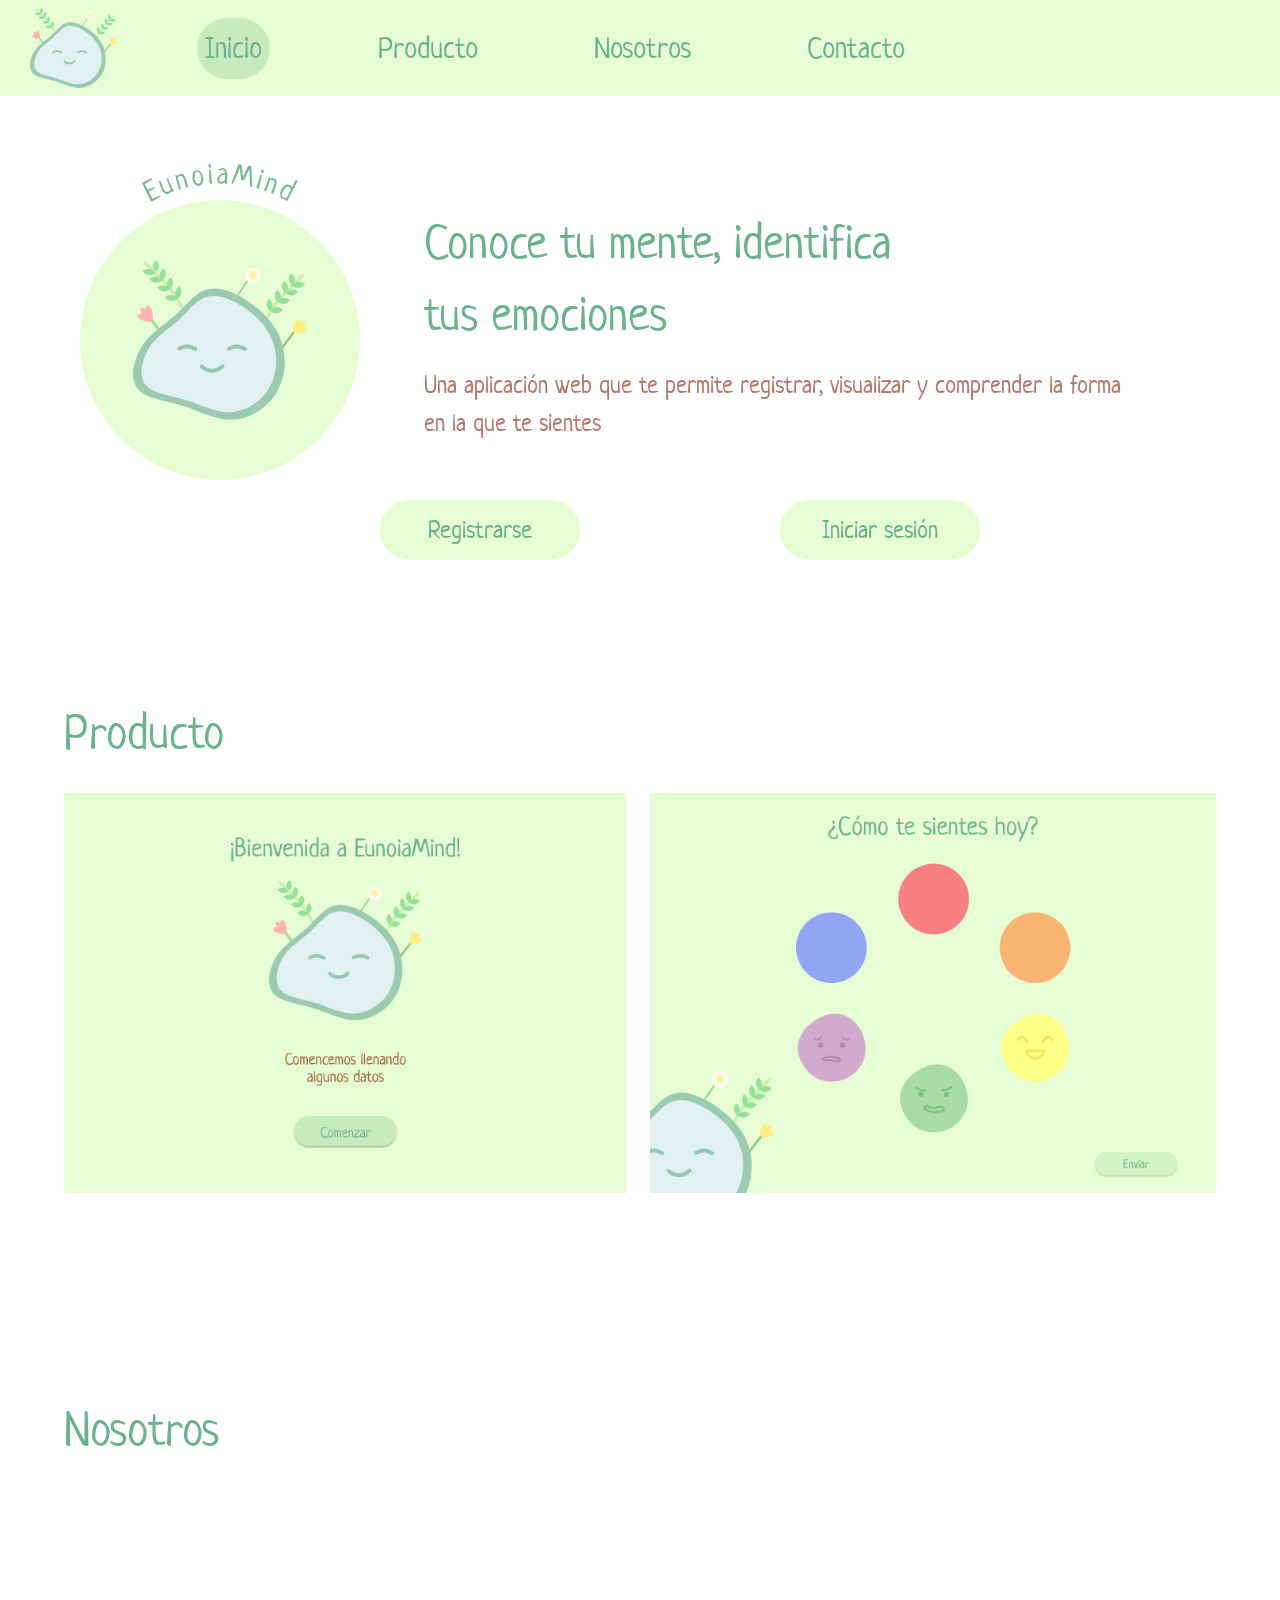
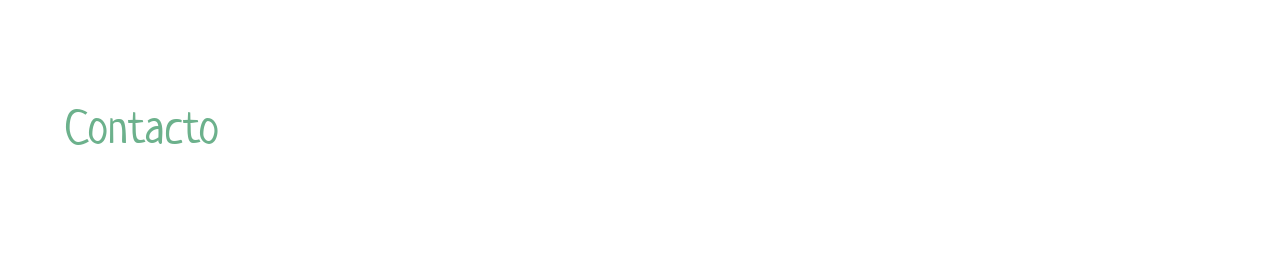
==== index.html @ 445c42a0 "Actualizado: Planta de index es responsiva" ====
<!DOCTYPE html>
<html lang="es">

<head>
    <meta charset="UTF-8">
    <meta http-equiv="X-UA-Compatible" content="IE=edge">
    <meta name="viewport" content="width=device-width, initial-scale=1.0">
    <title>EunoiaMind</title>
    <!-- Importamos CSS (hoja de estilos) -->
    <link rel="stylesheet" href="css/styles.css">
    <!-- Importamos Bootstrap -->
    <link href="https://cdn.jsdelivr.net/npm/bootstrap@5.2.3/dist/css/bootstrap.min.css" rel="stylesheet"
        integrity="sha384-rbsA2VBKQhggwzxH7pPCaAqO46MgnOM80zW1RWuH61DGLwZJEdK2Kadq2F9CUG65" crossorigin="anonymous">
    <!-- Importamos font -->
    <link href="https://fonts.googleapis.com/css2?family=Neucha&display=swap" rel="stylesheet">
    <!-- Favicon -->
    <link rel="icon" type="image/x-icon" href="assets/img/manchita.svg">
</head>

<body>
    <!-- Inicio del container padre -->
    <div class="container-fluid">
        <!-- Navbar -->
        <nav class="navbar navbar-expand-lg">
            <div class="container-fluid">
                <a href="index.html"><img src="assets/img/manchita.svg" class="navbar__logo"
                        alt="Logo de la aplicación"></a>
                <button class="navbar-toggler" type="button" data-bs-toggle="collapse"
                    data-bs-target="#navbarNavAltMarkup" aria-controls="navbarNavAltMarkup" aria-expanded="false"
                    aria-label="Toggle navigation">
                    <span class="navbar-toggler-icon"></span>
                </button>
                <div class="collapse navbar-collapse" id="navbarNavAltMarkup">
                    <ul class="navbar-nav">
                        <li class="nav-item">
                            <a class="nav-link active" aria-current="page" href="#">Inicio</a>
                        </li>
                        <li class="nav-item">
                            <a class="nav-link" href="#producto">Producto</a>
                        </li>
                        <li class="nav-item">
                            <a class="nav-link" href="#nosotros">Nosotros</a>
                        </li>
                        <li class="nav-item">
                            <a class="nav-link" href="#contacto">Contacto</a>
                        </li>
                    </ul>
                </div>
            </div>
        </nav>
        <div class="flex-container">
            <img src="assets/img/hanging-plant1.svg" class="img__hangingPlant hidden-mobile">
        </div>
        <!-- Título (oculto) -->
        <br>
        <h1>EunoiaMind</h1>
        <br>
        <!-- Header -->
        <header class="header">
            <div class="header__div__logo">
                <a><img src="assets/img/logo.svg" class="header__logo" alt="Logo de la app"></a>
            </div>

            <div class="header__div__texts">
                <p class="header__eslogan">
                    Conoce tu mente,
                    identifica tus emociones
                </p>
                <p class="header__desc">Una aplicación web que te permite registrar, visualizar y comprender la forma
                    en la que te sientes</p>
            </div>

            <div class="header__buttons">
                <a href="register.html"><button type="button" class="btn header__btn">Registrarse</button></a>
                <a href="login.html"><button type="button" class="btn header__btn">Iniciar sesión</button></a>
            </div>
        </header>

        <!-- Producto -->
        <section class="section" id="producto">
            <h2 class="section__h2">Producto</h2>
            <br>
            <div class="section__div">
                <img src="assets/img/placeholder1.png" class="section__div__img" alt="Foto de la app">
                <img src="assets/img/placeholder2.png" class="section__div__img" alt="Foto de la app">
            </div>
        </section>

        <!-- Nosotros -->
        <section class="section" id="nosotros">
            <h2 class="section__h2">Nosotros</h2>
            <br>
        </section>

        <!-- Contacto -->
        <section class="section" id="contacto">
            <h2 class="section__h2">Contacto</h2>
            <br>
        </section>
    </div>
    <!-- Fin del container padre -->

    <!-- Bootstrap (NO ELIMINAR) -->
    <script src="https://cdn.jsdelivr.net/npm/bootstrap@5.2.3/dist/js/bootstrap.bundle.min.js"
        integrity="sha384-kenU1KFdBIe4zVF0s0G1M5b4hcpxyD9F7jL+jjXkk+Q2h455rYXK/7HAuoJl+0I4"
        crossorigin="anonymous"></script>
</body>

</html>
---- css/styles.css ----
@charset "UTF-8";
/* ---------- Declaración de variables ---------- */
/* --------------------------------------------- */
/* ---------- Selectores ---------- */
* {
  font-family: "Neucha";
}

body div.container-fluid {
  margin: 0px;
  padding: 0px;
}

/* --------------------------------------------- */
/* ---------- Navbar ---------- */
.navbar {
  background-color: #E6FDD3;
  font-size: 30px;
}
.navbar__logo {
  height: 80px;
  margin-left: 30px;
}
.navbar-nav {
  justify-content: center;
  gap: 2em;
  margin-left: 2em;
}

.nav-item .nav-link {
  color: #6CB18C;
  margin-left: 20px;
  margin-right: 20px;
}
.nav-item a.nav-link.active, .nav-item:hover {
  color: #6CB18C;
  background-color: #C8EAC1;
  border-radius: 40px;
}

/* --------------------------------------------- */
/* ---------- Headings ---------- */
h1 {
  display: none;
}

/* ------------------------------- */
.flex-container {
  display: flex;
  justify-content: flex-end;
}
.flex-container .img__hangingPlant {
  position: absolute;
  margin-right: 80px;
}

@media (max-width: 1350px) {
  .hidden-mobile {
    display: none;
  }
}
/* ---------- Header ---------- */
.header {
  margin-top: 20px;
  margin-left: 80px;
}
.header__div__logo {
  display: inline-block;
  margin-right: 40px;
}
.header__div__texts {
  display: inline-block;
  width: 800px;
  vertical-align: middle;
  margin-left: 20px;
  margin-top: 20px;
}
.header__eslogan {
  font-size: 48px;
  color: #6CB18C;
  width: 470px;
}
.header__desc {
  font-size: 25px;
  color: #B17B6C;
  width: 700px;
}
.header__buttons {
  display: flex;
  justify-content: center;
  gap: 200px;
  margin-top: 20px;
}

.btn.header__btn {
  background-color: #E6FDD3;
  width: 200px;
  height: 60px;
  border-radius: 40px;
  color: #6CB18C;
  font-size: 25px;
}
.btn.header__btn:hover {
  background-color: #C8EAC1;
  color: #6CB18C;
}

/* --------------------------------------------- */
/* ---------- Section ---------- */
.section {
  padding: 4em;
  margin-top: 5em;
}
.section__h2 {
  color: #6CB18C;
  font-size: 48px;
}
.section__div {
  display: flex;
  justify-content: space-between;
}
.section__div__img {
  height: 400px;
}

/* --------------------------------------------- */

/*# sourceMappingURL=styles.css.map */
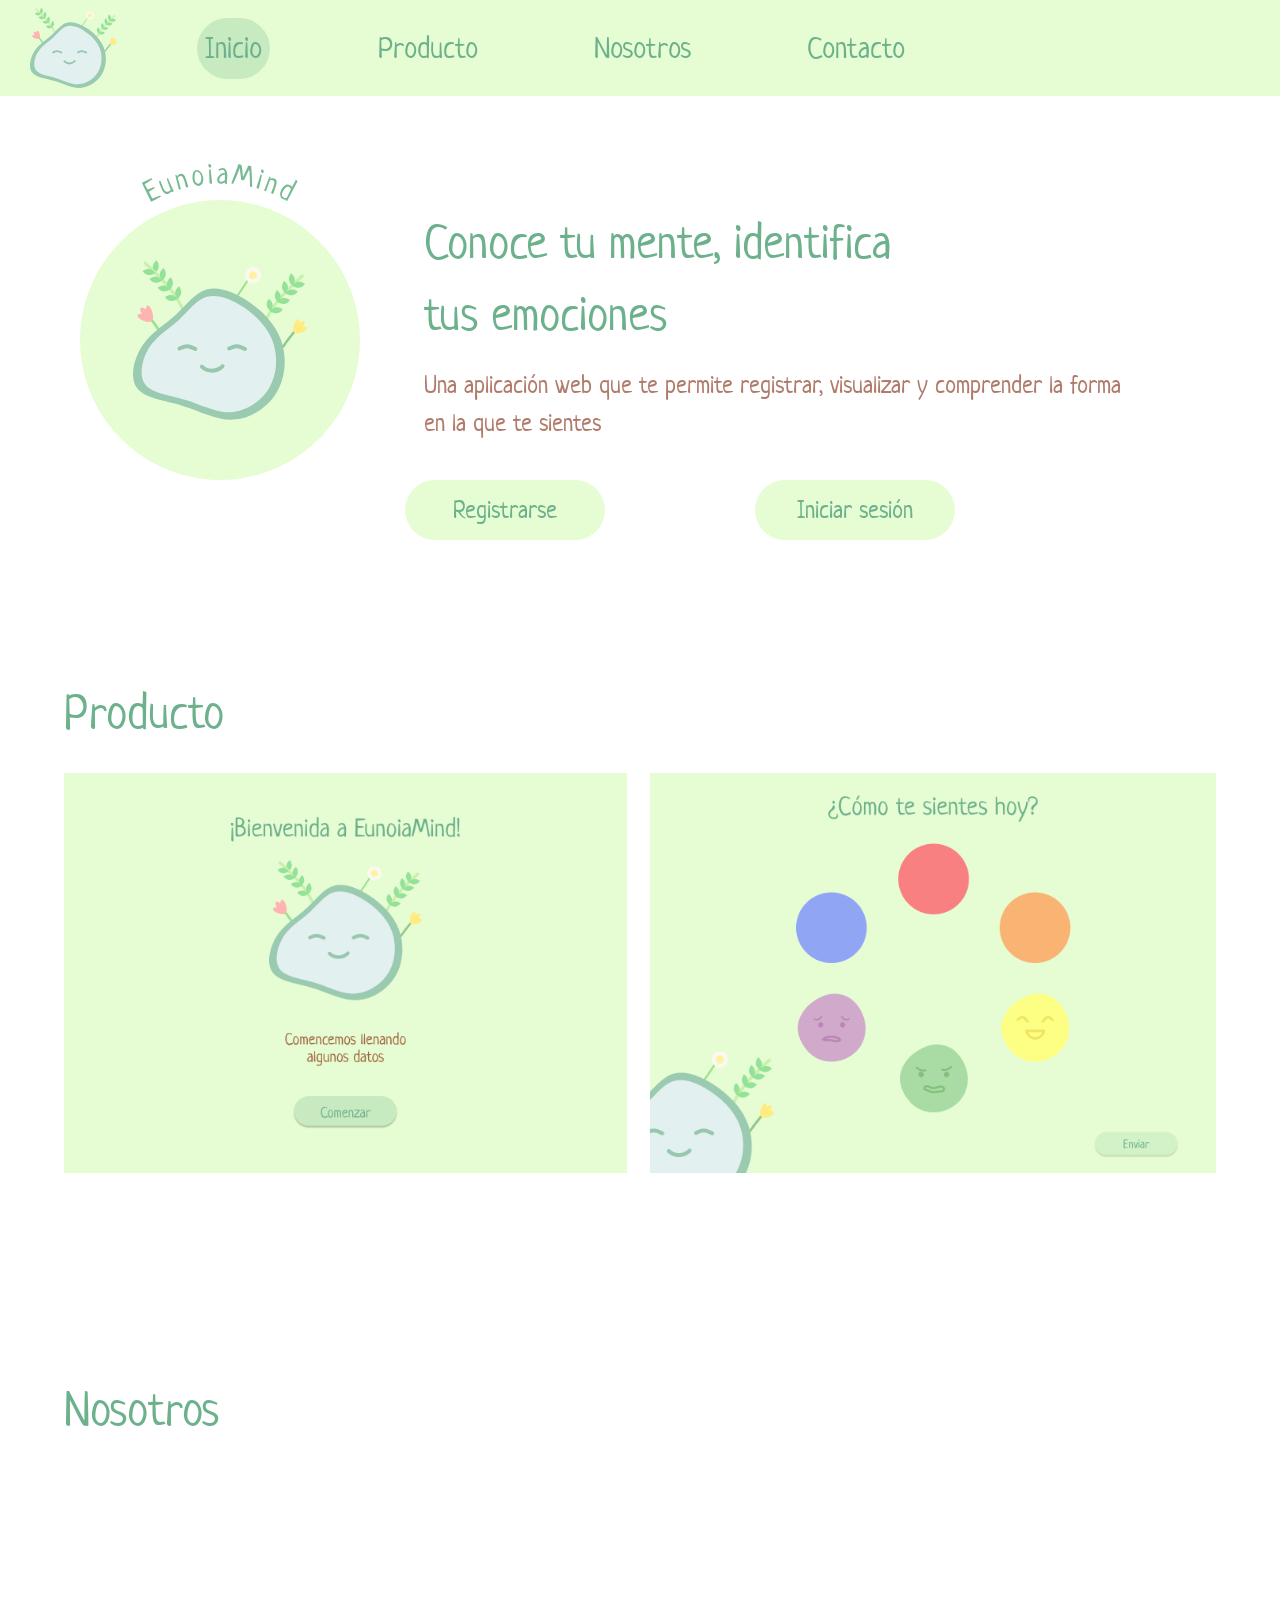
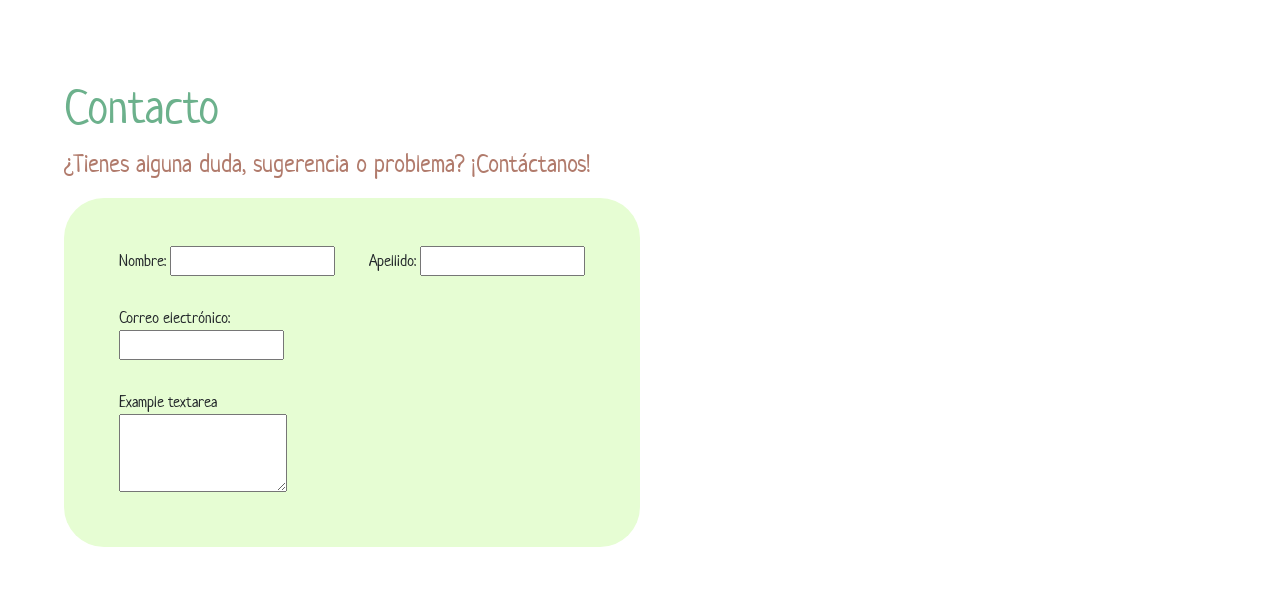
==== commit a1f9bf68: "Modificando: Form de contacto en index.html" ====
--- a/index.html
+++ b/index.html
@@ -95,8 +95,40 @@
         <!-- Contacto -->
         <section class="section" id="contacto">
             <h2 class="section__h2">Contacto</h2>
-            <br>
+            <p class="section__p">¿Tienes alguna duda, sugerencia o problema? ¡Contáctanos!</p>
+
+            <form class="section__form">
+                <div class="section__form__fullname">
+                    <div class="section__form__fullname__f-name">
+                        <label for="f-name">Nombre:</label>
+                        <input type="text" id="f-name" name="f-name">
+                    </div>
+                    <div class="section__form__fullname__l-name">
+                        <label for="l-name">Apellido:</label>
+                        <input type="text" id="l-name" name="l-name">
+                    </div>
+                </div>
+
+                <div class="section__form__email">
+                    <label for="email">Correo electrónico:</label>
+                    <br>
+                    <input type="email" id="email">
+                </div>
+
+                <div class="section__form__texto">
+                    <label for="textolibre">Example textarea</label>
+                    <br>
+                    <textarea id="textolibre" rows="3"></textarea>
+                </div>
+
+            </form>
+
         </section>
+
+        <!-- Footer -->
+        <footer>
+
+        </footer>
     </div>
     <!-- Fin del container padre -->
 
--- a/css/styles.css
+++ b/css/styles.css
@@ -51,7 +51,7 @@
 }
 .flex-container .img__hangingPlant {
   position: absolute;
-  margin-right: 80px;
+  margin-right: 40px;
 }
 
 @media (max-width: 1350px) {
@@ -88,8 +88,7 @@
 .header__buttons {
   display: flex;
   justify-content: center;
-  gap: 200px;
-  margin-top: 20px;
+  gap: 150px;
 }
 
 .btn.header__btn {
@@ -122,6 +121,35 @@
 .section__div__img {
   height: 400px;
 }
+.section__p {
+  font-size: 25px;
+  color: #B17B6C;
+}
+.section__form {
+  display: grid;
+  justify-content: center;
+  background-color: #E6FDD3;
+  border-radius: 40px;
+  padding: 3em;
+  width: 50%;
+}
+.section__form__fullname {
+  margin-bottom: 30px;
+}
+.section__form__fullname__f-name {
+  display: inline-block;
+}
+.section__form__fullname__l-name {
+  display: inline-block;
+  margin-left: 30px;
+}
+.section__form__email {
+  display: block;
+  margin-bottom: 30px;
+}
+.section__form__texto {
+  display: block;
+}
 
 /* --------------------------------------------- */
 
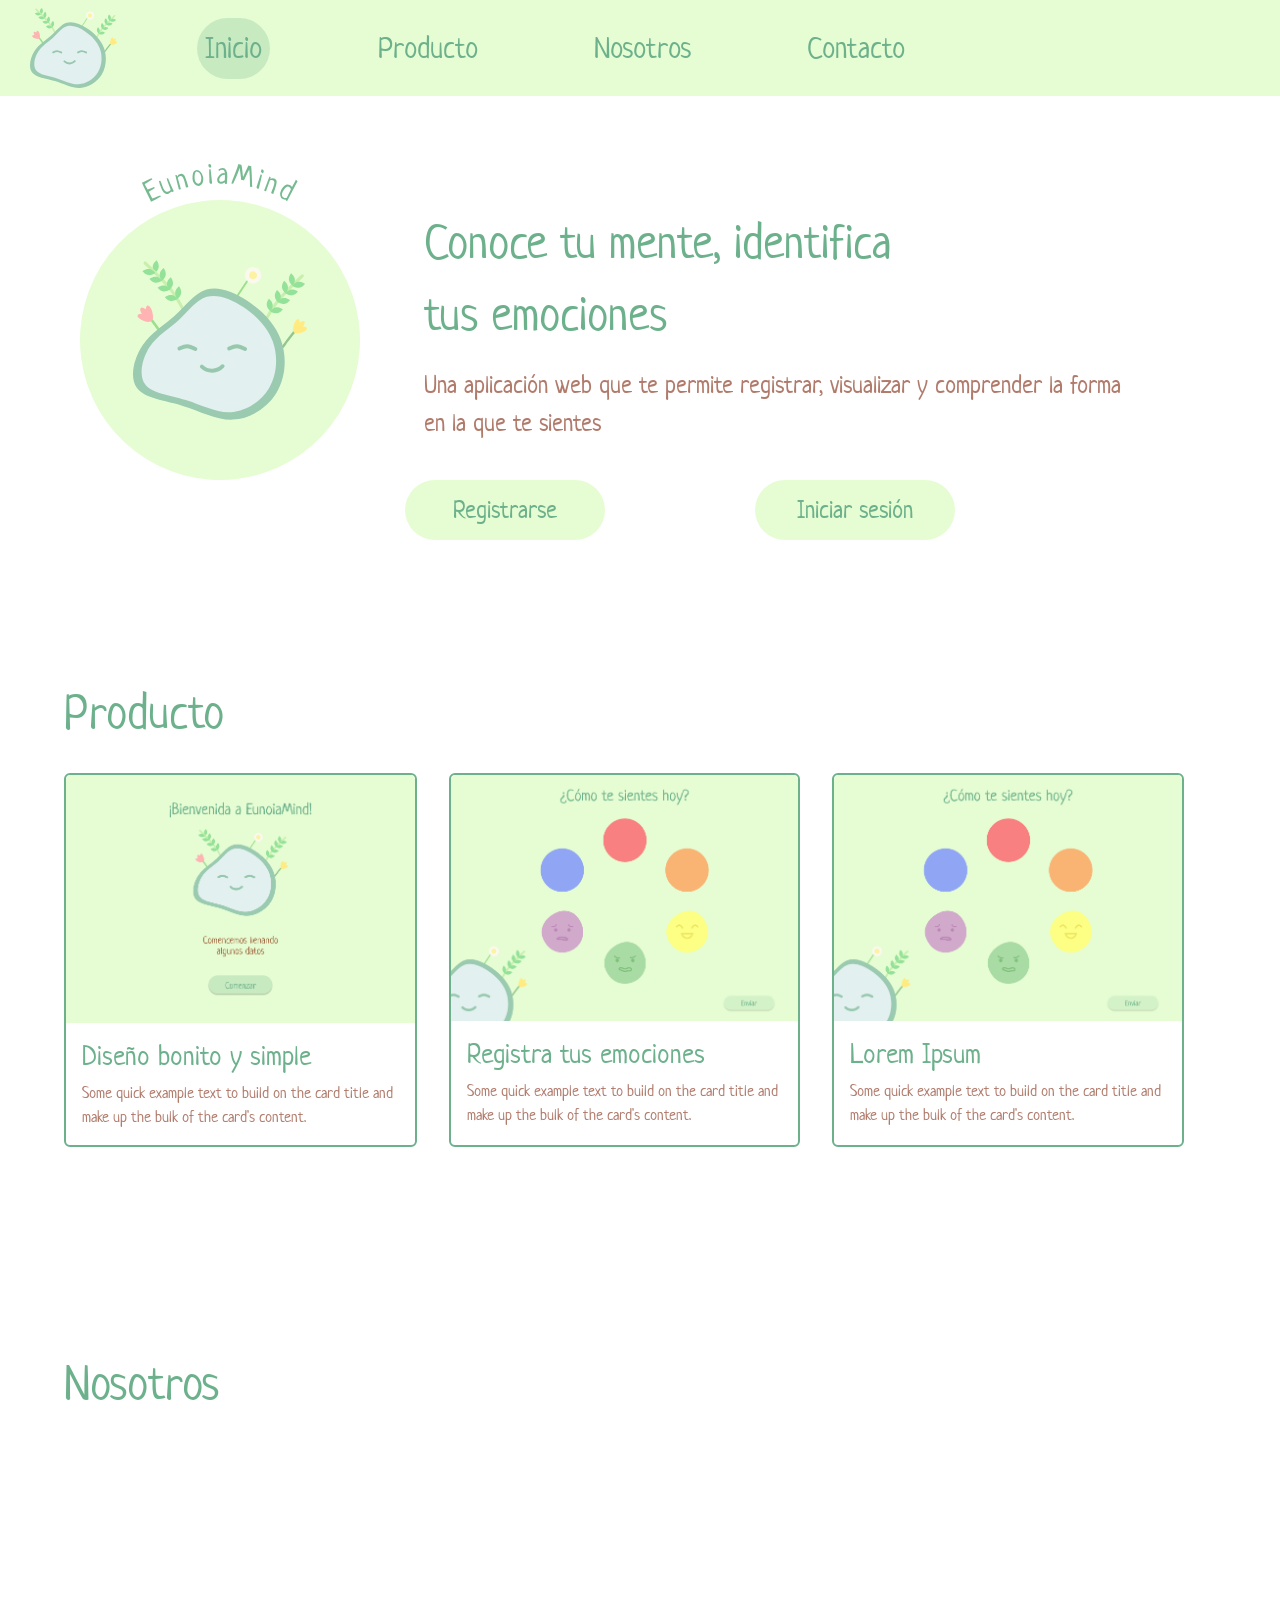
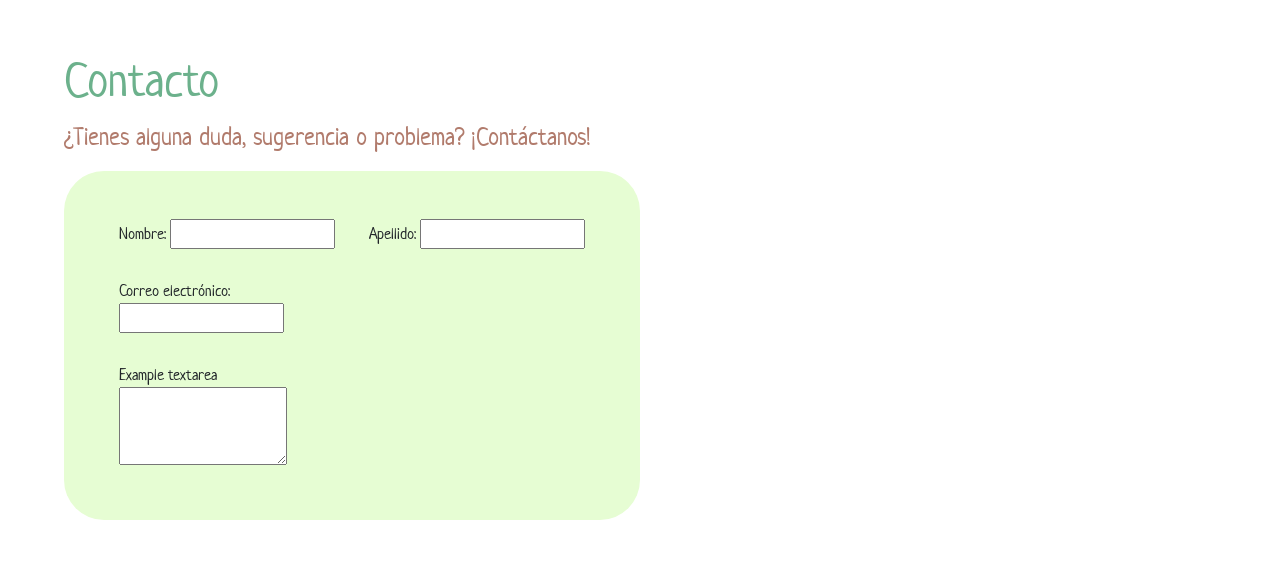
==== commit 25b67ba8: "Modificando: Tarjetas sobre app en index.html" ====
--- a/index.html
+++ b/index.html
@@ -80,9 +80,37 @@
         <section class="section" id="producto">
             <h2 class="section__h2">Producto</h2>
             <br>
-            <div class="section__div">
-                <img src="assets/img/placeholder1.png" class="section__div__img" alt="Foto de la app">
-                <img src="assets/img/placeholder2.png" class="section__div__img" alt="Foto de la app">
+            <div class="section__div__cards">
+                <div class="card">
+                    <img src="assets/img/placeholder1.png" class="card-img-top" alt="...">
+                    <div class="card-body">
+                        <h3 class="card-title">Diseño bonito y simple</h3>
+                        <p class="card-text">Some quick example text to build on the card title and make up the bulk of
+                            the card's content.</p>
+                    </div>
+                </div>
+
+                <div class="card">
+                    <img src="assets/img/placeholder2.png" class="card-img-top" alt="...">
+                    <div class="card-body">
+                        <h3 class="card-title">Registra tus emociones</h3>
+                        <p class="card-text">Some quick example text to build on the card title and make up the bulk
+                            of
+                            the card's content.</p>
+                    </div>
+                </div>
+
+                <div class="card">
+                    <img src="assets/img/placeholder2.png" class="card-img-top" alt="...">
+                    <div class="card-body">
+                        <h3 class="card-title">Lorem Ipsum</h3>
+                        <p class="card-text">Some quick example text to build on the card title and make up the bulk
+                            of
+                            the card's content.</p>
+                    </div>
+                </div>
+
+
             </div>
         </section>
 
--- a/css/styles.css
+++ b/css/styles.css
@@ -109,6 +109,7 @@
 .section {
   padding: 4em;
   margin-top: 5em;
+  /* ---------- Contacto ---------- */
 }
 .section__h2 {
   color: #6CB18C;
@@ -117,9 +118,25 @@
 .section__div {
   display: flex;
   justify-content: space-between;
+  /* ---------- Cards | Producto ---------- */
 }
 .section__div__img {
   height: 400px;
+}
+.section__div__cards {
+  display: flex;
+}
+.section__div__cards .card {
+  display: inline-block;
+  margin-right: 2em;
+  border-color: #6CB18C;
+  border-width: 2px;
+}
+.section__div__cards .card-title {
+  color: #6CB18C;
+}
+.section__div__cards .card-text {
+  color: #B17B6C;
 }
 .section__p {
   font-size: 25px;
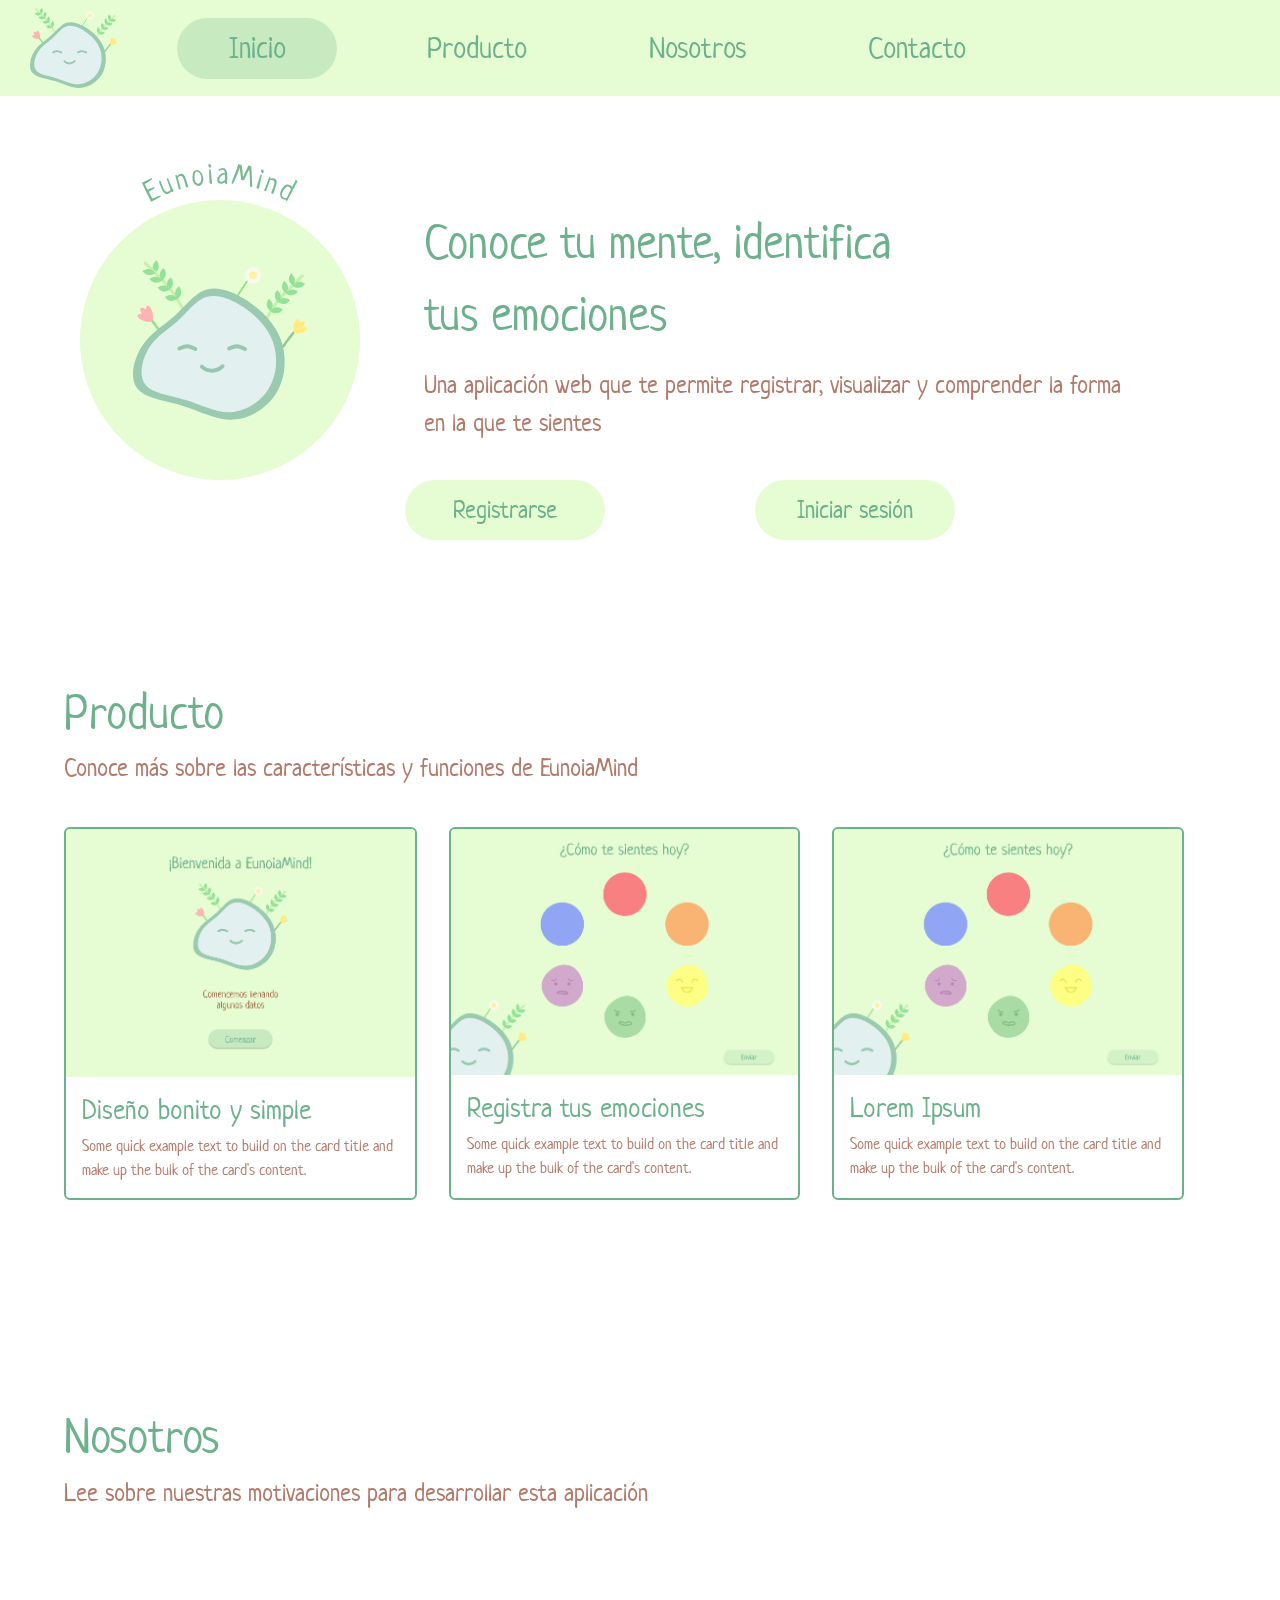
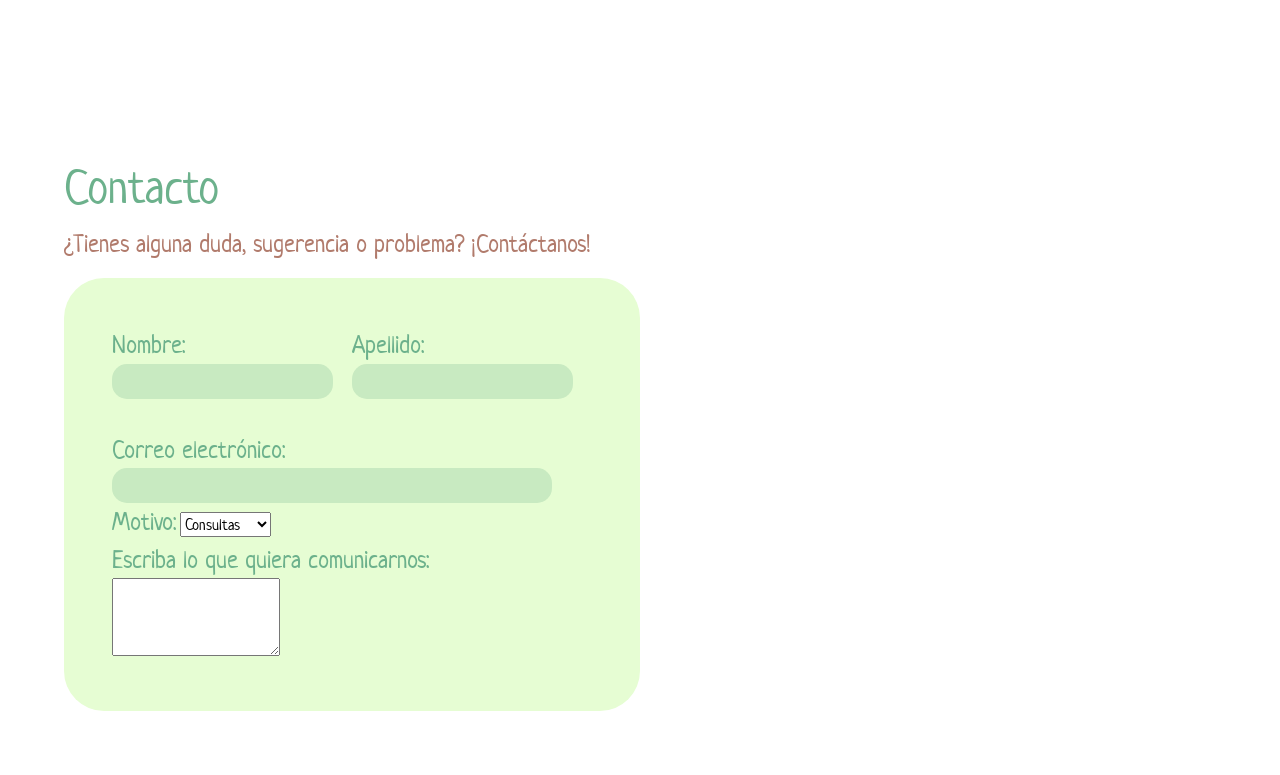
==== commit ba2e4d28: "Arreglado: Hover de navbar" ====
--- a/index.html
+++ b/index.html
@@ -23,8 +23,7 @@
         <!-- Navbar -->
         <nav class="navbar navbar-expand-lg">
             <div class="container-fluid">
-                <a href="index.html"><img src="assets/img/manchita.svg" class="navbar__logo"
-                        alt="Logo de la aplicación"></a>
+                <img src="assets/img/manchita.svg" class="navbar__logo" alt="Logo de la aplicación">
                 <button class="navbar-toggler" type="button" data-bs-toggle="collapse"
                     data-bs-target="#navbarNavAltMarkup" aria-controls="navbarNavAltMarkup" aria-expanded="false"
                     aria-label="Toggle navigation">
@@ -79,6 +78,7 @@
         <!-- Producto -->
         <section class="section" id="producto">
             <h2 class="section__h2">Producto</h2>
+            <p class="section__p">Conoce más sobre las características y funciones de EunoiaMind</p>
             <br>
             <div class="section__div__cards">
                 <div class="card">
@@ -117,6 +117,7 @@
         <!-- Nosotros -->
         <section class="section" id="nosotros">
             <h2 class="section__h2">Nosotros</h2>
+            <p class="section__p">Lee sobre nuestras motivaciones para desarrollar esta aplicación</p>
             <br>
         </section>
 
@@ -125,32 +126,43 @@
             <h2 class="section__h2">Contacto</h2>
             <p class="section__p">¿Tienes alguna duda, sugerencia o problema? ¡Contáctanos!</p>
 
-            <form class="section__form">
-                <div class="section__form__fullname">
-                    <div class="section__form__fullname__f-name">
-                        <label for="f-name">Nombre:</label>
-                        <input type="text" id="f-name" name="f-name">
+            <div class="section__div">
+                <form class="section__form">
+                    <div class="section__form__fullname">
+                        <div class="section__form__fullname__f-name">
+                            <label for="f-name">Nombre:</label>
+                            <input type="text" id="f-name" name="f-name">
+                        </div>
+                        <div class="section__form__fullname__l-name">
+                            <label for="l-name">Apellido:</label>
+                            <input type="text" id="l-name" name="l-name">
+                        </div>
                     </div>
-                    <div class="section__form__fullname__l-name">
-                        <label for="l-name">Apellido:</label>
-                        <input type="text" id="l-name" name="l-name">
+
+                    <div class="section__form__email">
+                        <label for="email">Correo electrónico:</label>
+                        <br>
+                        <input type="email" id="email">
                     </div>
-                </div>
 
-                <div class="section__form__email">
-                    <label for="email">Correo electrónico:</label>
-                    <br>
-                    <input type="email" id="email">
-                </div>
+                    <div class="section__form__motivo">
+                        <label>Motivo:</label>
+                        <select>
+                            <option>Consultas</option>
+                            <option>Sugerencias</option>
+                            <option>Problemas</option>
+                        </select>
+                    </div>
 
-                <div class="section__form__texto">
-                    <label for="textolibre">Example textarea</label>
-                    <br>
-                    <textarea id="textolibre" rows="3"></textarea>
-                </div>
 
-            </form>
+                    <div class="section__form__texto">
+                        <label for="textolibre">Escriba lo que quiera comunicarnos:</label>
+                        <br>
+                        <textarea id="textolibre" rows="3"></textarea>
+                    </div>
 
+                </form>
+            </div>
         </section>
 
         <!-- Footer -->
--- a/css/styles.css
+++ b/css/styles.css
@@ -27,15 +27,18 @@
   margin-left: 2em;
 }
 
+.nav-item {
+  text-align: center;
+}
 .nav-item .nav-link {
   color: #6CB18C;
-  margin-left: 20px;
-  margin-right: 20px;
+  width: 160px;
 }
 .nav-item a.nav-link.active, .nav-item:hover {
   color: #6CB18C;
   background-color: #C8EAC1;
   border-radius: 40px;
+  width: 160px;
 }
 
 /* --------------------------------------------- */
@@ -142,27 +145,47 @@
   font-size: 25px;
   color: #B17B6C;
 }
+.section--form {
+  display: flex;
+}
 .section__form {
-  display: grid;
   justify-content: center;
+  vertical-align: middle;
   background-color: #E6FDD3;
   border-radius: 40px;
   padding: 3em;
   width: 50%;
 }
+.section__form label {
+  color: #6CB18C;
+  font-size: 25px;
+}
+.section__form input {
+  background-color: #C8EAC1;
+  border-radius: 15px;
+  border: none;
+  color: #B17B6C;
+  text-align: center;
+  font-size: 22px;
+}
 .section__form__fullname {
-  margin-bottom: 30px;
+  display: flex;
 }
 .section__form__fullname__f-name {
+  margin-bottom: 2em;
   display: inline-block;
+  justify-content: start;
 }
 .section__form__fullname__l-name {
+  margin-bottom: 2em;
   display: inline-block;
-  margin-left: 30px;
+  justify-content: end;
 }
 .section__form__email {
   display: block;
-  margin-bottom: 30px;
+}
+.section__form__email input {
+  width: 440px;
 }
 .section__form__texto {
   display: block;
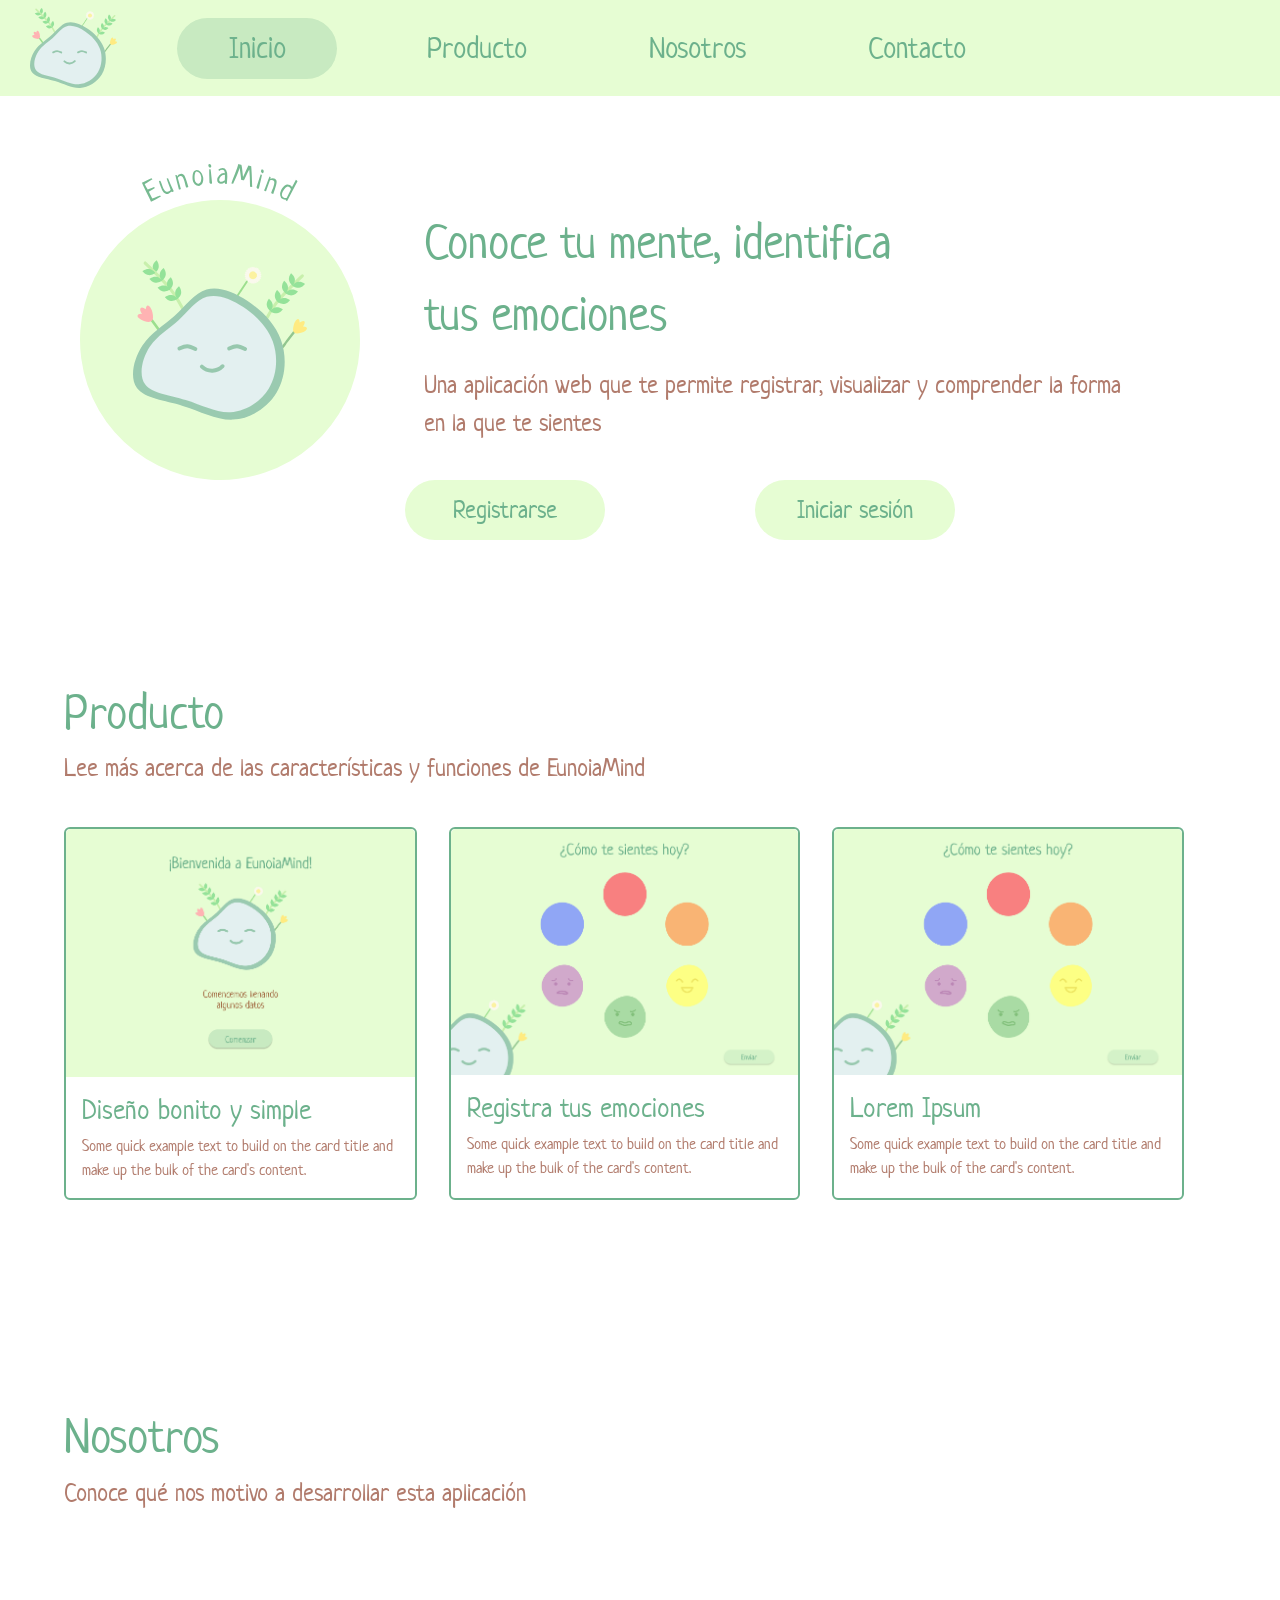
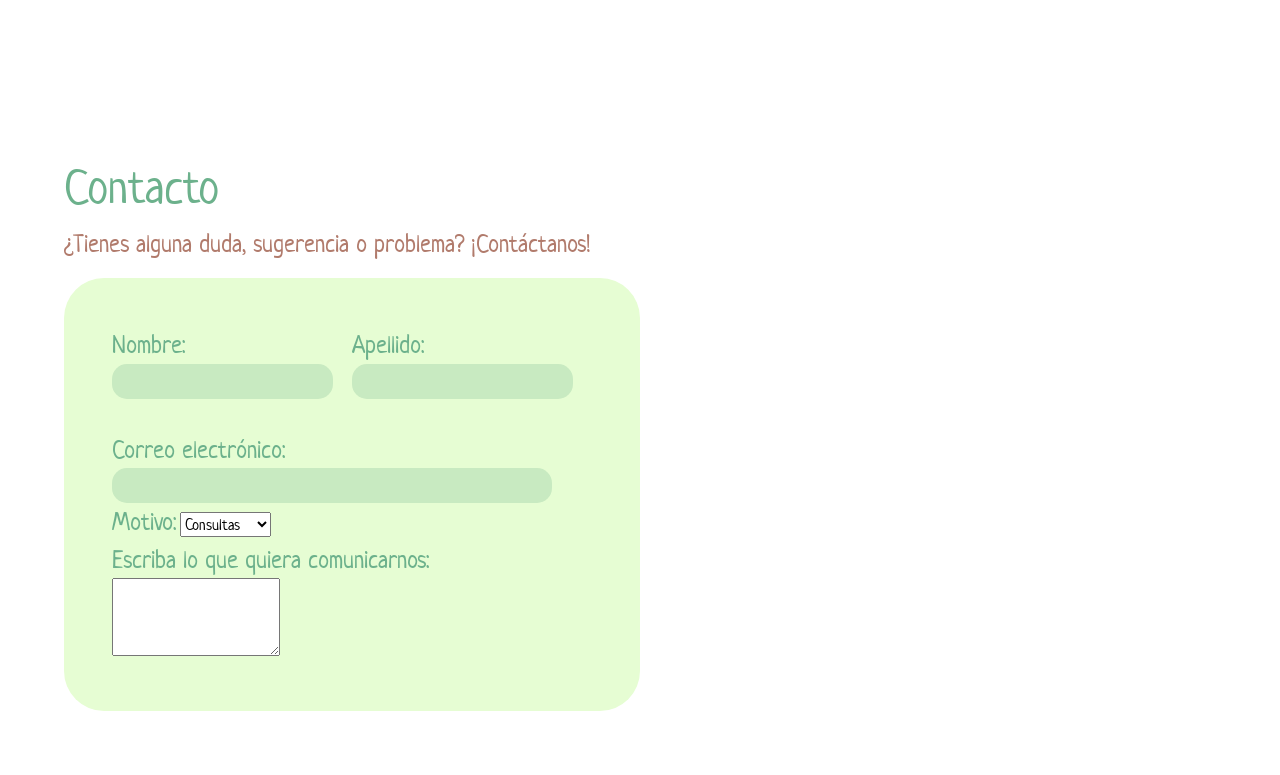
==== commit 21d6e569: "Cambio: párrafos en index.html" ====
--- a/index.html
+++ b/index.html
@@ -78,7 +78,7 @@
         <!-- Producto -->
         <section class="section" id="producto">
             <h2 class="section__h2">Producto</h2>
-            <p class="section__p">Conoce más sobre las características y funciones de EunoiaMind</p>
+            <p class="section__p">Lee más acerca de las características y funciones de EunoiaMind</p>
             <br>
             <div class="section__div__cards">
                 <div class="card">
@@ -117,7 +117,7 @@
         <!-- Nosotros -->
         <section class="section" id="nosotros">
             <h2 class="section__h2">Nosotros</h2>
-            <p class="section__p">Lee sobre nuestras motivaciones para desarrollar esta aplicación</p>
+            <p class="section__p">Conoce qué nos motivo a desarrollar esta aplicación</p>
             <br>
         </section>
 
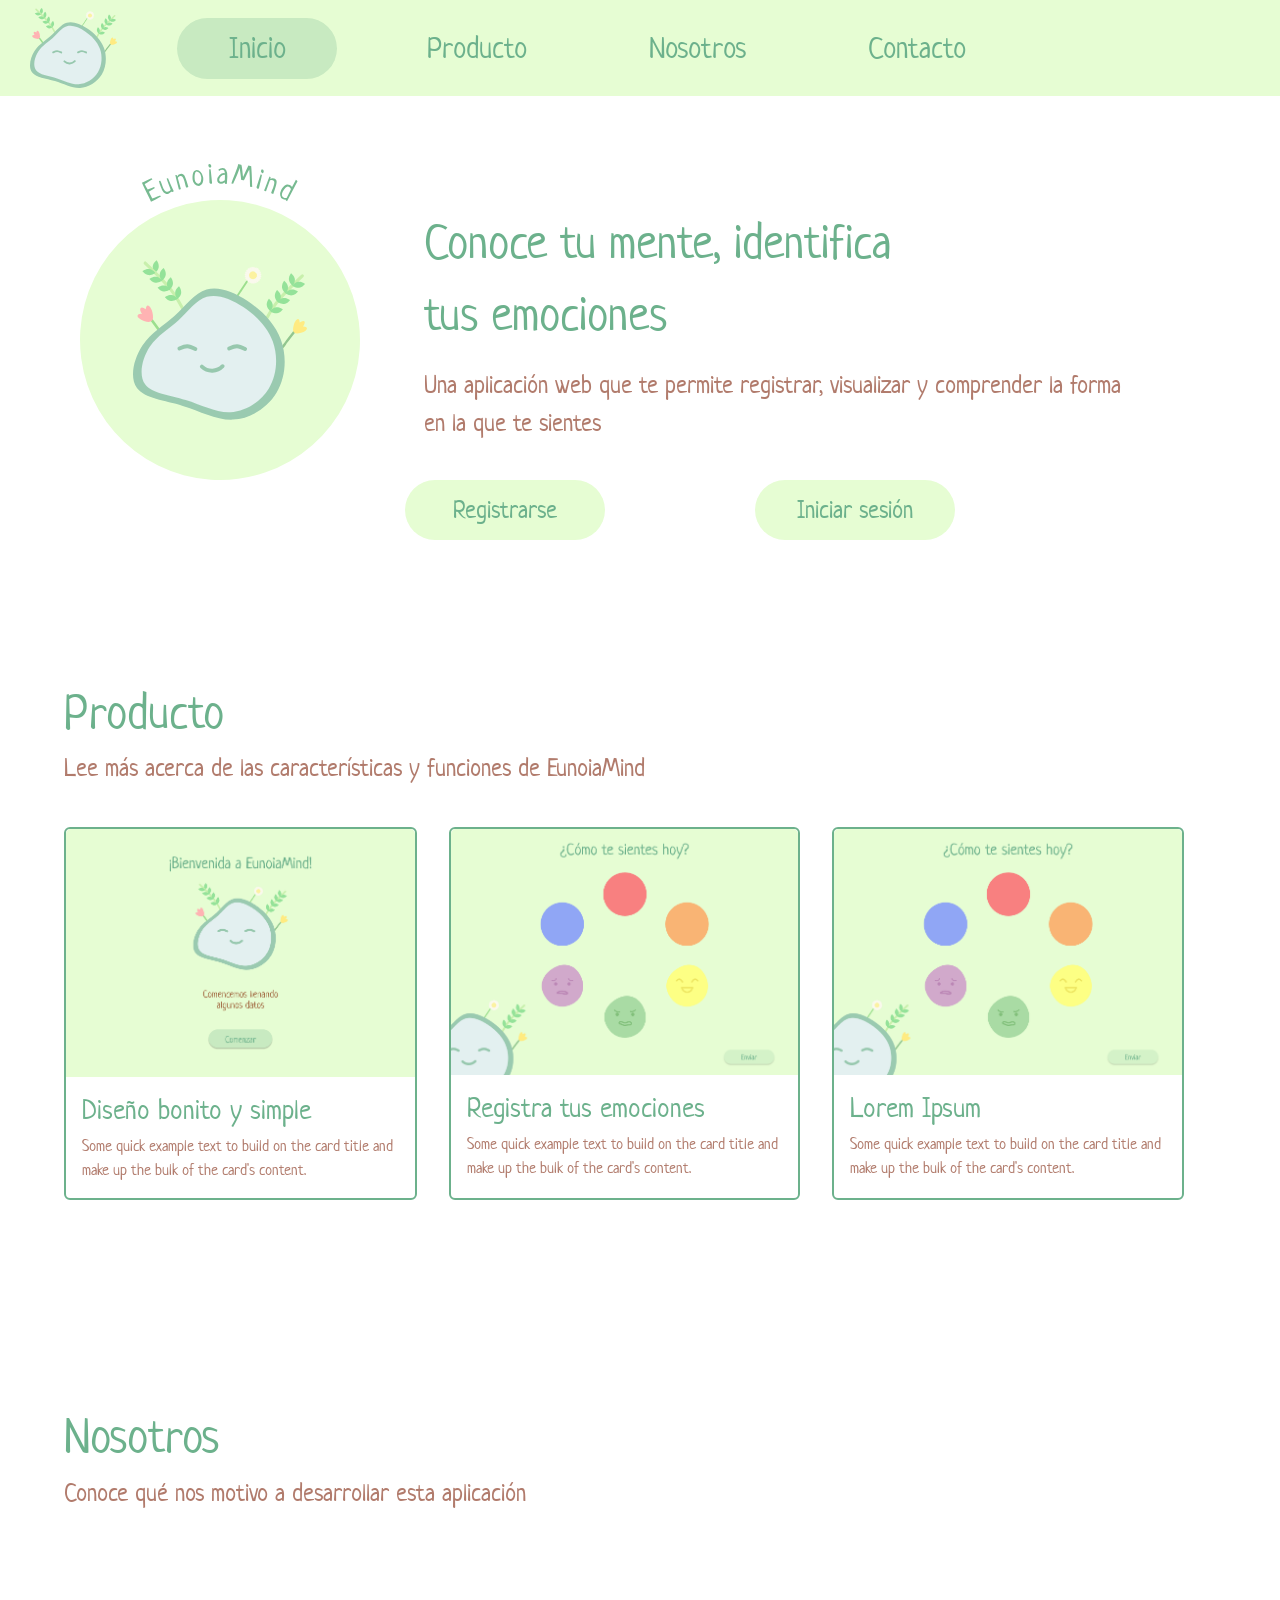
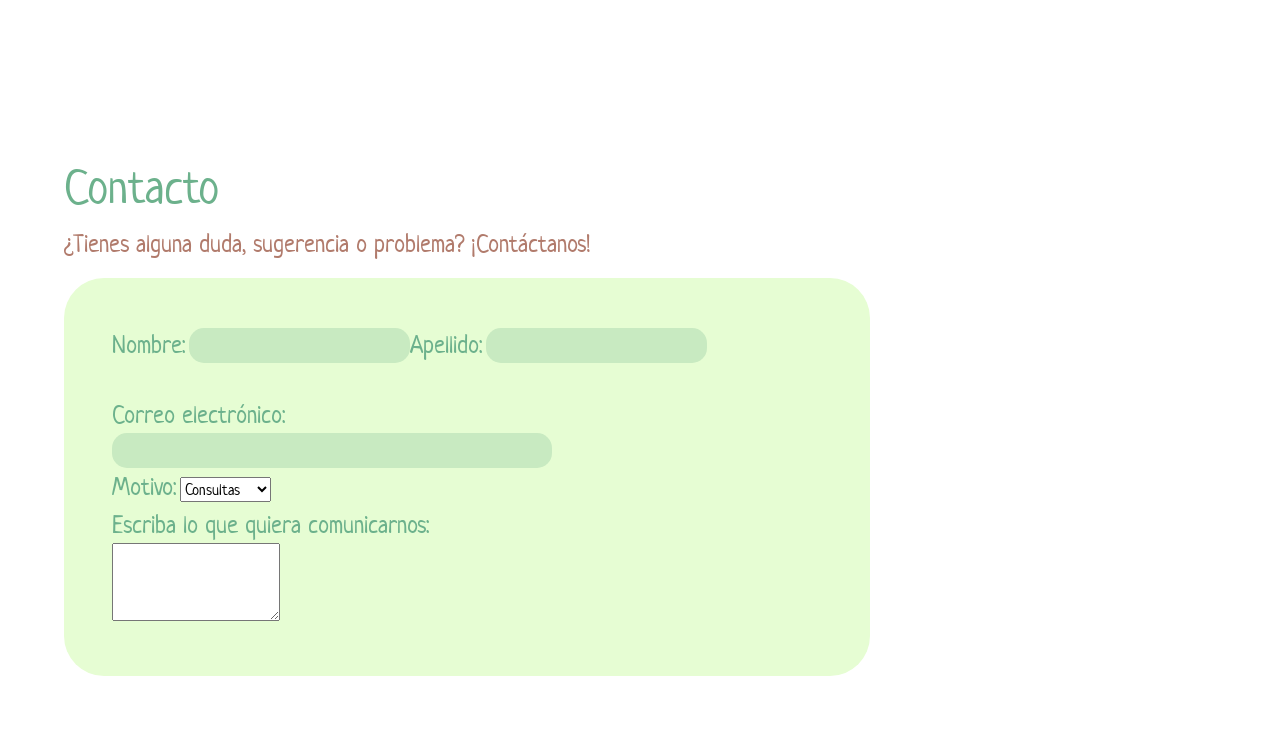
==== commit 3ed38ad4: "Modificando: sidebar de home.html" ====
--- a/index.html
+++ b/index.html
@@ -109,8 +109,6 @@
                             the card's content.</p>
                     </div>
                 </div>
-
-
             </div>
         </section>
 
--- a/css/styles.css
+++ b/css/styles.css
@@ -154,7 +154,7 @@
   background-color: #E6FDD3;
   border-radius: 40px;
   padding: 3em;
-  width: 50%;
+  width: 70%;
 }
 .section__form label {
   color: #6CB18C;
@@ -191,6 +191,30 @@
   display: block;
 }
 
-/* --------------------------------------------- */
+.nav--sidebar {
+  background-color: #E6FDD3;
+  height: 100%;
+  width: 200px;
+  position: fixed;
+  display: flex;
+  padding: 20px;
+  font-size: 25px;
+}
+.nav__avatar {
+  height: 150px;
+  width: 150px;
+  border-radius: 100%;
+  justify-content: center;
+  margin: 20px;
+}
+.nav ul.nav__items {
+  height: fit-content;
+  display: block;
+  justify-content: center;
+  list-style: none;
+}
+.nav ul.nav__items .nav__item {
+  margin-bottom: 40px;
+}
 
 /*# sourceMappingURL=styles.css.map */
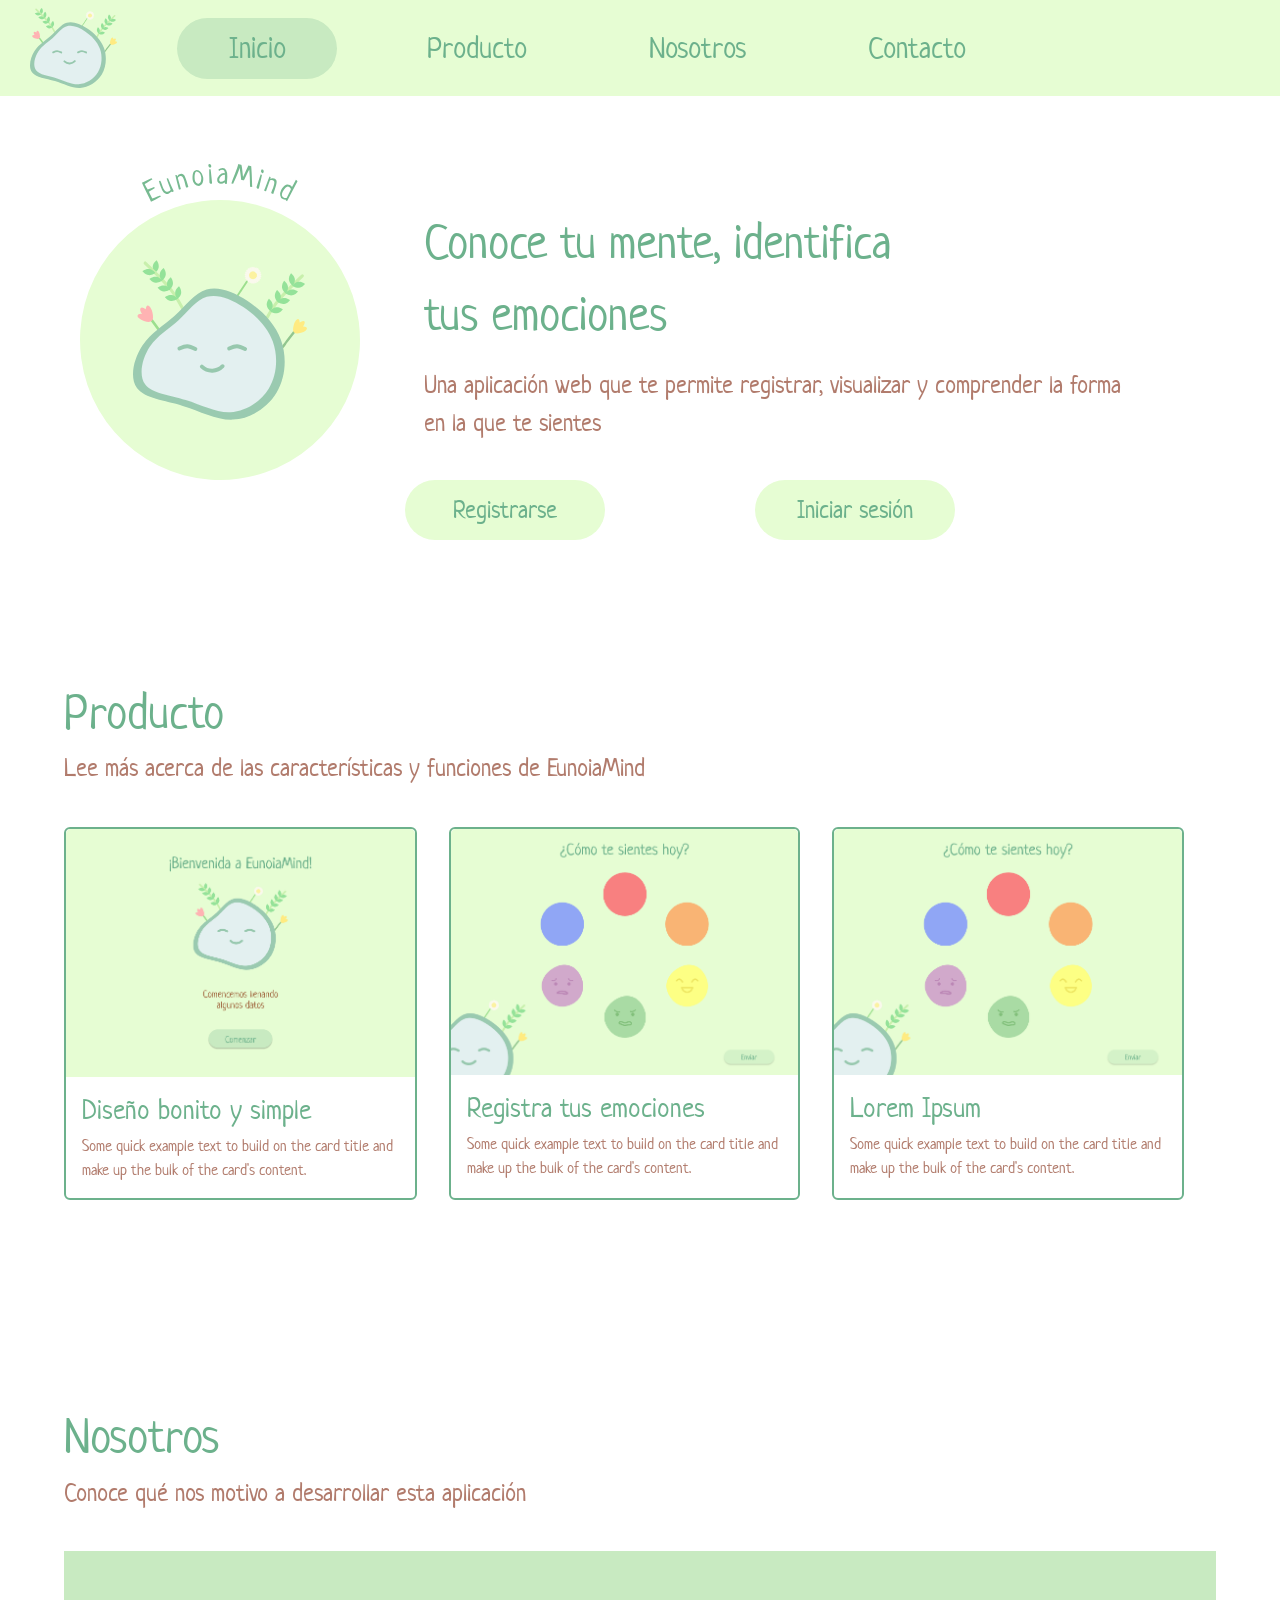
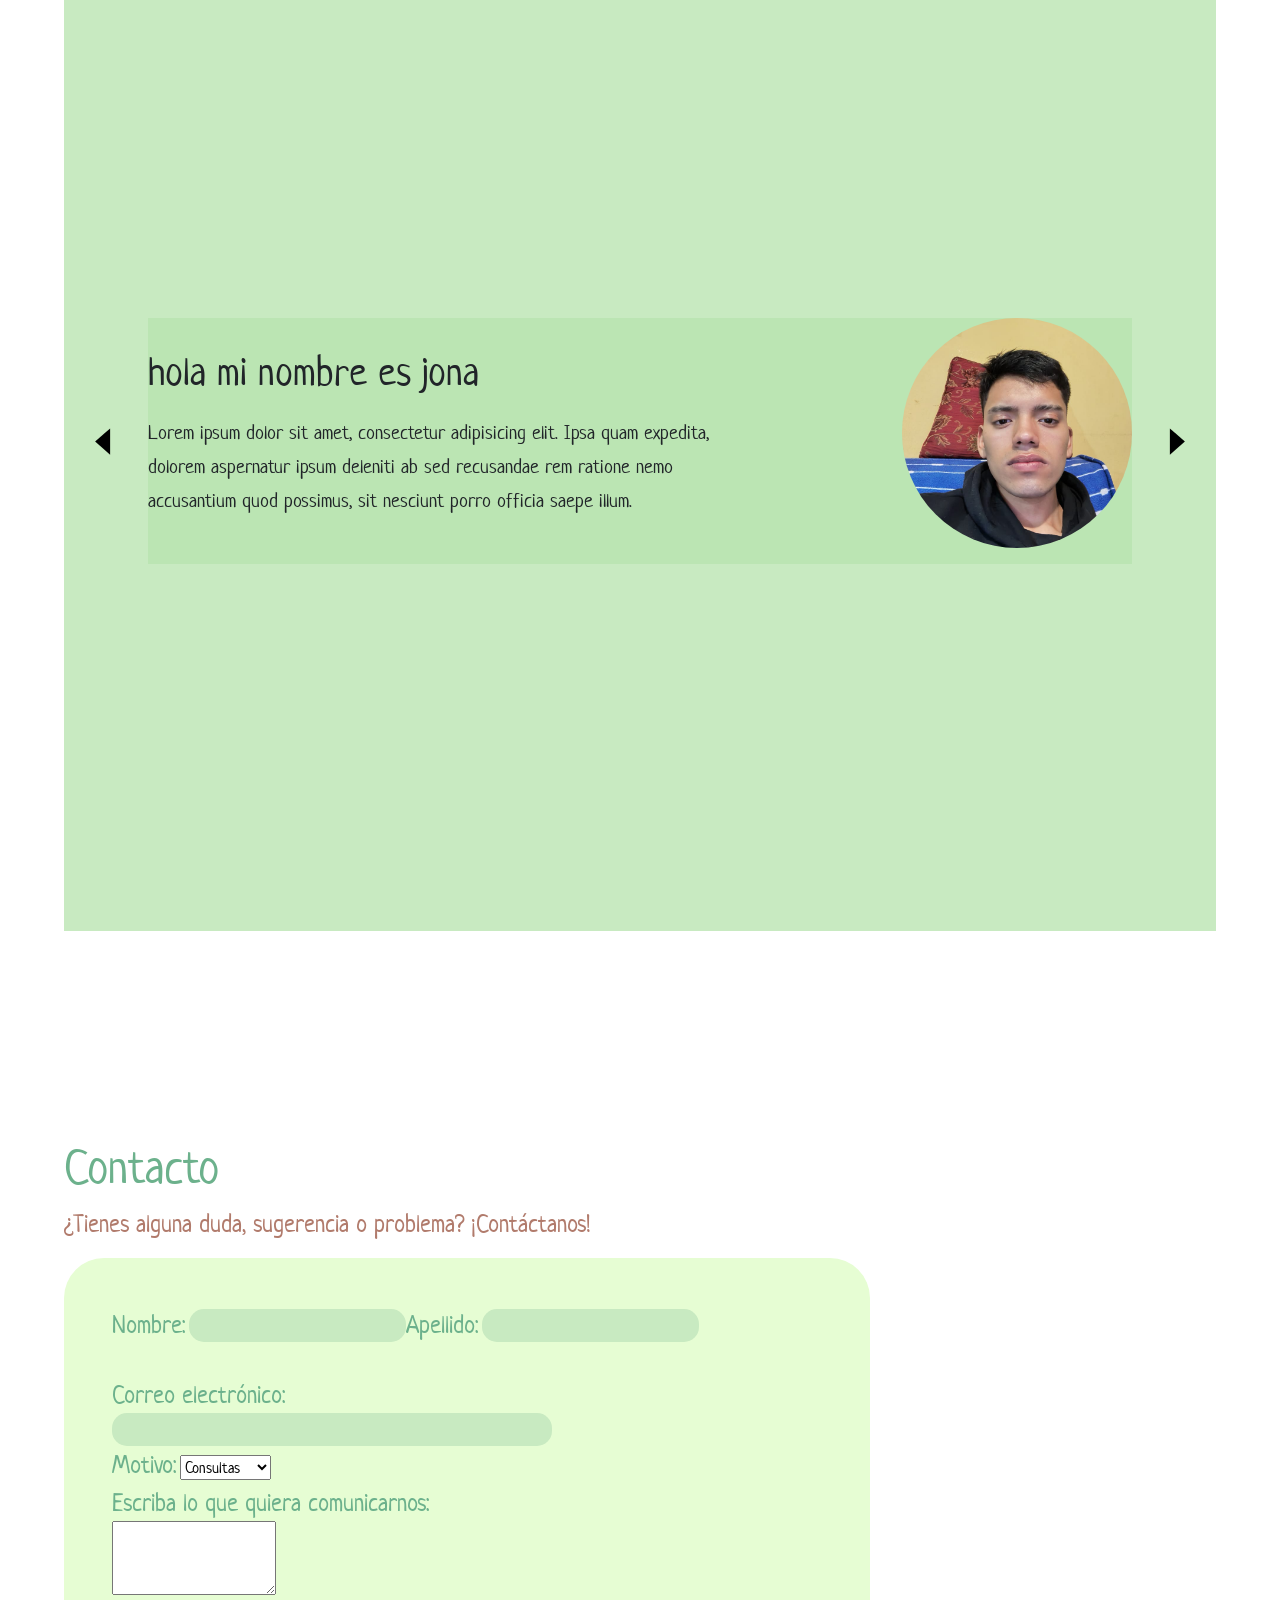
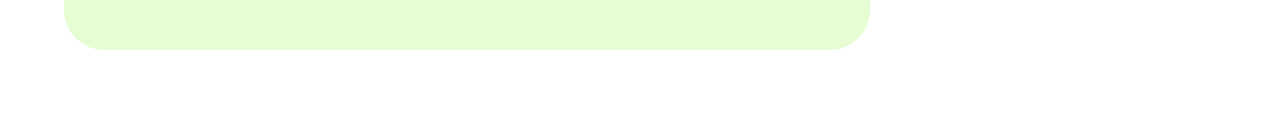
==== commit 127e6c3f: "JonaCarousel carousel" ====
--- a/index.html
+++ b/index.html
@@ -117,6 +117,76 @@
             <h2 class="section__h2">Nosotros</h2>
             <p class="section__p">Conoce qué nos motivo a desarrollar esta aplicación</p>
             <br>
+
+            <section class="slider slider-total">
+
+                <div class="slider__container container">
+                    <img src="assets/img/arrow.svg" class="slider__arrow" id="before">
+        
+                    <section class="slider__body slider__body--show" data-id="1">
+                        <div class="slider__texts">
+                            <h2 class="subtitle">hola mi nombre es jona</h2>
+                            <p class="slider__review">
+                                Lorem ipsum dolor sit amet, consectetur adipisicing elit. Ipsa quam expedita, dolorem aspernatur
+                                ipsum deleniti ab sed recusandae rem ratione nemo accusantium quod possimus, sit nesciunt porro
+                                officia saepe illum.
+                            </p>
+                        </div>
+                        <figure class="slider__picture">
+                            <img src="assets/img/jona.jpeg" class="slider__img">
+                        </figure>
+                    </section>
+        
+                    <section class="slider__body" data-id="2">
+                        <div class="slider__texts">
+                            <h2 class="subtitle">hola mi nombre es atenas</h2>
+                            <p class="slider__review">
+                                Lorem ipsum dolor sit amet, consectetur adipisicing elit. Ipsa quam expedita, dolorem aspernatur
+                                ipsum deleniti ab sed recusandae rem ratione nemo accusantium quod possimus, sit nesciunt porro
+                                officia saepe illum.
+                            </p>
+                        </div>
+                        <figure class="slider__picture">
+                            <img src="assets/img/atenas.jfif" class="slider__img">
+                        </figure>
+                    </section>
+        
+        
+                    <section class="slider__body" data-id="3">
+                        <div class="slider__texts">
+                            <h2 class="subtitle">hola mi nombre es camilo</h2>
+                            <p class="slider__review">
+                                Lorem ipsum dolor sit amet, consectetur adipisicing elit. Ipsa quam expedita, dolorem aspernatur
+                                ipsum deleniti ab sed recusandae rem ratione nemo accusantium quod possimus, sit nesciunt porro
+                                officia saepe illum.
+                            </p>
+                        </div>
+                        <figure class="slider__picture">
+                            <img src="assets/img/camilo.jpeg" class="slider__img">
+                        </figure>
+                    </section>
+        
+        
+                    <section class="slider__body" data-id="4">
+                        <div class="slider__texts">
+                            <h2 class="subtitle">hola mi nombre es luisa</h2>
+                            <p class="slider__review">
+                                Lorem ipsum dolor sit amet, consectetur adipisicing elit. Ipsa quam expedita, dolorem aspernatur
+                                ipsum deleniti ab sed recusandae rem ratione nemo accusantium quod possimus, sit nesciunt porro
+                                officia saepe illum.
+                            </p>
+                        </div>
+                        <figure class="slider__picture">
+                            <img src="assets/img/luisa.jfif" class="slider__img">
+                        </figure>
+                    </section>
+        
+        
+                    <img src="assets/img/arrowde.svg" class="slider__arrow" id="next">
+                </div>
+            </section>
+        
+            <script src="sliders.js"></script>
         </section>
 
         <!-- Contacto -->
--- a/css/styles.css
+++ b/css/styles.css
@@ -1,6 +1,3 @@
-@charset "UTF-8";
-/* ---------- Declaración de variables ---------- */
-/* --------------------------------------------- */
 /* ---------- Selectores ---------- */
 * {
   font-family: "Neucha";
@@ -9,36 +6,6 @@
 body div.container-fluid {
   margin: 0px;
   padding: 0px;
-}
-
-/* --------------------------------------------- */
-/* ---------- Navbar ---------- */
-.navbar {
-  background-color: #E6FDD3;
-  font-size: 30px;
-}
-.navbar__logo {
-  height: 80px;
-  margin-left: 30px;
-}
-.navbar-nav {
-  justify-content: center;
-  gap: 2em;
-  margin-left: 2em;
-}
-
-.nav-item {
-  text-align: center;
-}
-.nav-item .nav-link {
-  color: #6CB18C;
-  width: 160px;
-}
-.nav-item a.nav-link.active, .nav-item:hover {
-  color: #6CB18C;
-  background-color: #C8EAC1;
-  border-radius: 40px;
-  width: 160px;
 }
 
 /* --------------------------------------------- */
@@ -191,30 +158,209 @@
   display: block;
 }
 
+.main__page-content {
+  margin-left: 20%;
+}
+
+h1.titulo-bienvenida {
+  color: #6CB18C;
+  font-family: "Neucha";
+  font-size: 48px;
+  justify-content: center;
+}
+
+.contenedor {
+  display: flex;
+  justify-content: center;
+  margin-top: 40px;
+}
+
+h2.subtitulo {
+  color: #B17B6C;
+  font-family: "Neucha";
+  font-size: 30px;
+  justify-content: center;
+}
+
+.btn1 {
+  background-color: #E6FDD3;
+  font-family: "Neucha";
+  border: none;
+  padding: 6px 20px;
+  color: #6CB18C;
+  font-size: 25px;
+  border-radius: 40px;
+}
+
+#fondo {
+  background-color: #C8EAC1;
+}
+
+.logo {
+  width: 350px;
+}
+
 .nav--sidebar {
-  background-color: #E6FDD3;
+  padding: 10px;
   height: 100%;
-  width: 200px;
+  width: 20%;
+  display: inline-block;
   position: fixed;
-  display: flex;
-  padding: 20px;
-  font-size: 25px;
+  background-color: #E6FDD3;
 }
 .nav__avatar {
-  height: 150px;
-  width: 150px;
+  width: 140px;
+  height: 140px;
   border-radius: 100%;
-  justify-content: center;
-  margin: 20px;
-}
-.nav ul.nav__items {
-  height: fit-content;
+  margin-top: 30px;
+  margin-bottom: 2em;
+  margin-left: auto;
+  margin-right: auto;
+  width: 50%;
+}
+
+ul.nav__items {
+  list-style: none;
+  margin-left: 15px;
+}
+ul.nav__items .nav__item {
+  margin-bottom: 3em;
+  text-align: left;
+}
+ul.nav__items .nav__item__link {
+  text-decoration: none;
+  color: #6CB18C;
+  font-size: 25px;
+}
+ul.nav__items .nav__item__link:hover {
+  background-color: #C8EAC1;
+  border-radius: 40px;
+  width: 160px;
+}
+ul.nav__items .nav__item__icon {
+  height: 35px;
+  width: 35px;
+  stroke: #6CB18C;
+  margin-right: 20px;
+}
+
+.navbar {
+  background-color: #E6FDD3;
+  font-size: 30px;
+}
+.navbar__logo {
+  height: 80px;
+  margin-left: 30px;
+}
+.navbar-nav {
+  justify-content: center;
+  gap: 2em;
+  margin-left: 2em;
+}
+
+.nav-item {
+  text-align: center;
+}
+.nav-item .nav-link {
+  color: #6CB18C;
+  width: 160px;
+}
+.nav-item a.nav-link.active, .nav-item:hover {
+  color: #6CB18C;
+  background-color: #C8EAC1;
+  border-radius: 40px;
+  width: 160px;
+}
+
+/*# sourceMappingURL=styles.css.map */
+
+
+
+/* Carousel */
+*{
+  margin: 0;
+  padding: 0;
+  box-sizing: border-box;
+}
+
+body{
+  font-family: 'neucha','Lucida Sans', 'Lucida Sans Regular', 'Lucida Grande', 'Lucida Sans Unicode', Geneva, Verdana, sans-serif;
+}
+
+.container{
+  width: 90%;
+  min-height: 100vh;
+  max-width: 1200px;
+  margin: 0 auto;
+  overflow: hidden;
+}
+
+.slider{
+  background-color:#f2f2f2 ;
+  padding: 40px 0;
+}
+
+.slider__container{
+  display: grid;
+  grid-template-columns: 50px 1fr 50px;
+  align-items: center;
+  gap: 1em;
+}
+
+.slider__body{
+  grid-column: 2/3;
+  grid-row: 1/2;
+  opacity: 0;
+  pointer-events: none;
+  display: grid;
+  background-color: #f2f2f2;
+  grid-template-columns: 1fr max-content;
+  align-items: center;
+  transition: opacity 1.5s;
+}
+
+.slider__body--show{
+  opacity: 1;
+  pointer-events: unset;
+}
+
+.slider__texts{
+  max-width: 600px;
+}
+
+.subtitle{
+  font-size: 2.5rem;
+  margin-bottom: 20px;
+}
+
+.slider__review{
+  font-weight: 300;
+  font-size: 20px;
+line-height: 1.7;
+}
+
+
+.slider__img{
+  width: 230px;
+  height: 230px;
+  border-radius: 50%;
+  object-fit: cover;
   display: block;
-  justify-content: center;
-  list-style: none;
-}
-.nav ul.nav__items .nav__item {
-  margin-bottom: 40px;
-}
-
-/*# sourceMappingURL=styles.css.map */
+  margin: 0 auto;
+}
+
+.slider__arrow{
+  cursor: pointer;
+  width: 90%;
+}
+
+.slider__arrow:nth-of-type(2){
+  justify-self: end;
+}
+
+.slider-total{
+  background-color: #C8EAC1;
+}
+.slider__body--show{
+background-color: #bbe5b3;
+}
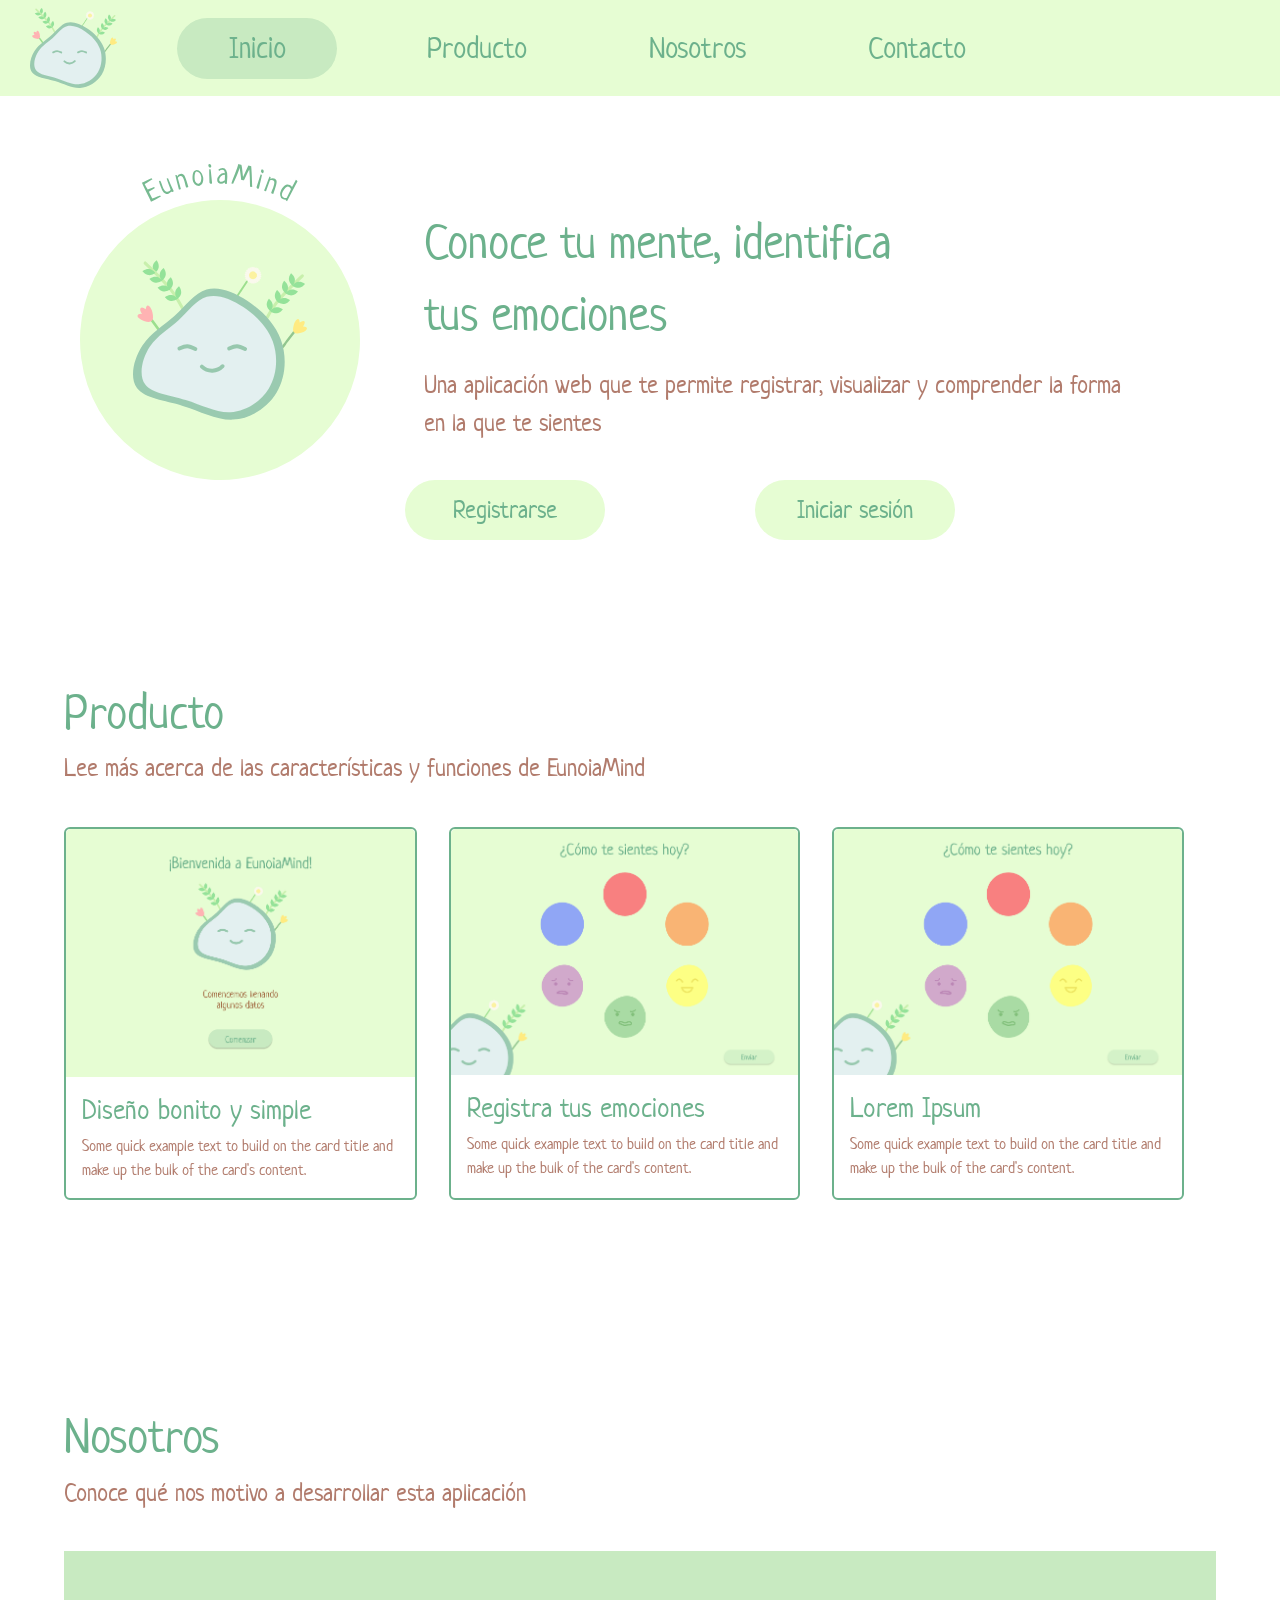
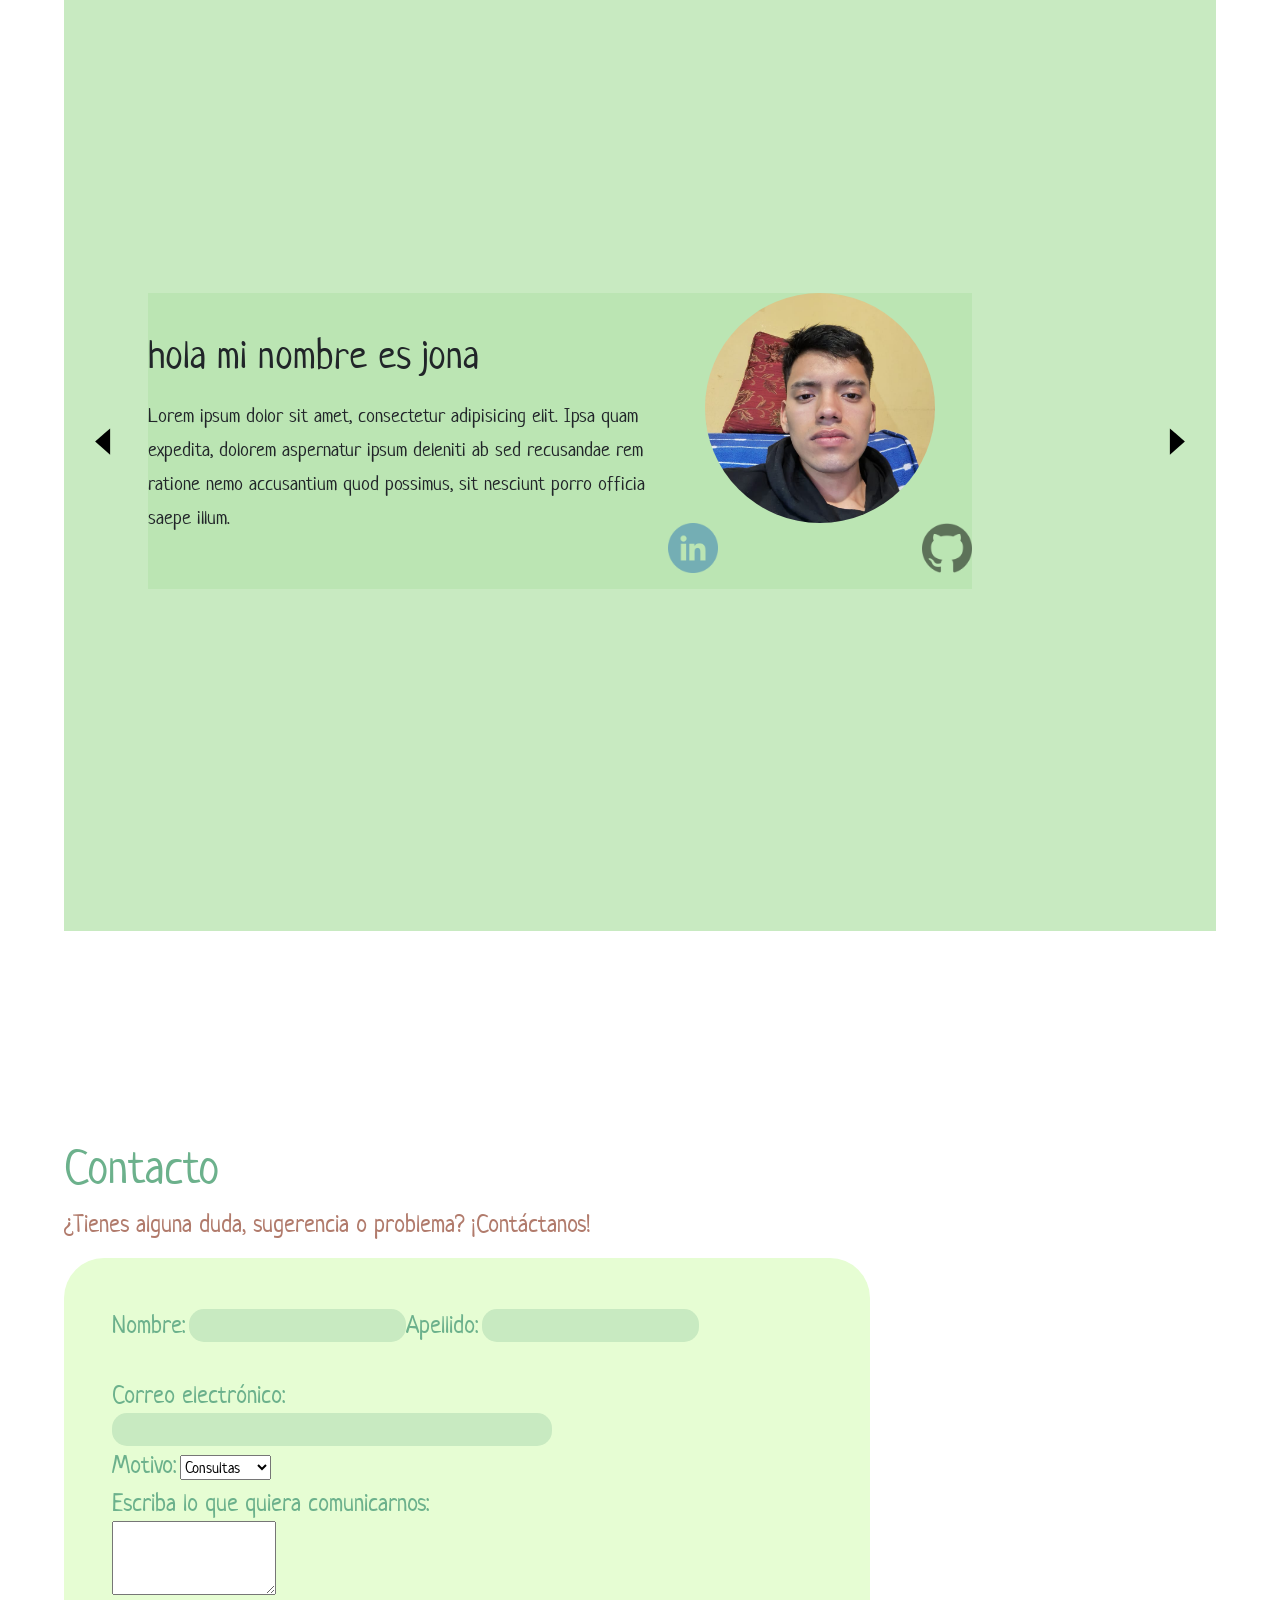
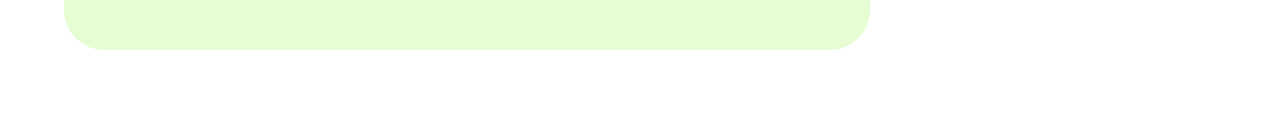
==== commit 917287cf: "JonaCambios SliderCambios" ====
--- a/index.html
+++ b/index.html
@@ -122,70 +122,102 @@
 
                 <div class="slider__container container">
                     <img src="assets/img/arrow.svg" class="slider__arrow" id="before">
-        
+
                     <section class="slider__body slider__body--show" data-id="1">
                         <div class="slider__texts">
                             <h2 class="subtitle">hola mi nombre es jona</h2>
                             <p class="slider__review">
-                                Lorem ipsum dolor sit amet, consectetur adipisicing elit. Ipsa quam expedita, dolorem aspernatur
-                                ipsum deleniti ab sed recusandae rem ratione nemo accusantium quod possimus, sit nesciunt porro
-                                officia saepe illum.
-                            </p>
-                        </div>
-                        <figure class="slider__picture">
-                            <img src="assets/img/jona.jpeg" class="slider__img">
-                        </figure>
-                    </section>
-        
+                                Lorem ipsum dolor sit amet, consectetur adipisicing elit. Ipsa quam expedita, dolorem
+                                aspernatur
+                                ipsum deleniti ab sed recusandae rem ratione nemo accusantium quod possimus, sit
+                                nesciunt porro
+                                officia saepe illum.
+                            </p>
+                        </div>
+                        <figure class="slider__picture">
+                            <img src="assets/img/jona.jpeg" class="slider__img fotos">
+                            <div>
+                                <a href="https://www.linkedin.com/in/jonathan-avilez-229137258/img src="><img
+                                        src="assets/img/linkedin.png" alt="linkedin" class="linkedin"></a>
+                                <a href="https://github.com/joonaAaa"><img src="assets/img/github-logo.png"
+                                        alt="github-logo" class="github"></a>
+                            </div>
+                        </figure>
+                    </section>
+
                     <section class="slider__body" data-id="2">
                         <div class="slider__texts">
                             <h2 class="subtitle">hola mi nombre es atenas</h2>
                             <p class="slider__review">
-                                Lorem ipsum dolor sit amet, consectetur adipisicing elit. Ipsa quam expedita, dolorem aspernatur
-                                ipsum deleniti ab sed recusandae rem ratione nemo accusantium quod possimus, sit nesciunt porro
-                                officia saepe illum.
-                            </p>
-                        </div>
-                        <figure class="slider__picture">
-                            <img src="assets/img/atenas.jfif" class="slider__img">
-                        </figure>
-                    </section>
-        
-        
+                                Lorem ipsum dolor sit amet, consectetur adipisicing elit. Ipsa quam expedita, dolorem
+                                aspernatur
+                                ipsum deleniti ab sed recusandae rem ratione nemo accusantium quod possimus, sit
+                                nesciunt porro
+                                officia saepe illum.
+                            </p>
+                        </div>
+                        <figure class="slider__picture">
+                            <img src="assets/img/atenas.jfif" class="slider__img fotos">
+                            <div>
+                                <a href="https://www.linkedin.com/in/atenas-p%C3%A9rez-411761253/"><img
+                                        src="assets/img/linkedin.png" alt="linkedin" class="linkedin"></a>
+                                <a href="https://github.com/At3nas"><img src="assets/img/github-logo.png"
+                                        alt="github-logo" class="github"></a>
+                            </div>
+                        </figure>
+                    </section>
+
+
                     <section class="slider__body" data-id="3">
                         <div class="slider__texts">
                             <h2 class="subtitle">hola mi nombre es camilo</h2>
                             <p class="slider__review">
-                                Lorem ipsum dolor sit amet, consectetur adipisicing elit. Ipsa quam expedita, dolorem aspernatur
-                                ipsum deleniti ab sed recusandae rem ratione nemo accusantium quod possimus, sit nesciunt porro
-                                officia saepe illum.
-                            </p>
-                        </div>
-                        <figure class="slider__picture">
-                            <img src="assets/img/camilo.jpeg" class="slider__img">
-                        </figure>
-                    </section>
-        
-        
+                                Lorem ipsum dolor sit amet, consectetur adipisicing elit. Ipsa quam expedita, dolorem
+                                aspernatur
+                                ipsum deleniti ab sed recusandae rem ratione nemo accusantium quod possimus, sit
+                                nesciunt porro
+                                officia saepe illum.
+                            </p>
+                        </div>
+                        <figure class="slider__picture">
+                            <img src="assets/img/camilo.jpeg" class="slider__img fotos">
+                            <div>
+                                <a href="https://www.linkedin.com/in/camilo-rivera-bravo/"><img
+                                        src="assets/img/linkedin.png" alt="linkedin" class="linkedin"></a>
+                                <a href="https://github.com/camiloriv"><img src="assets/img/github-logo.png"
+                                        alt="github-logo" class="github"></a>
+                            </div>
+                        </figure>
+                    </section>
+
+
                     <section class="slider__body" data-id="4">
                         <div class="slider__texts">
                             <h2 class="subtitle">hola mi nombre es luisa</h2>
                             <p class="slider__review">
-                                Lorem ipsum dolor sit amet, consectetur adipisicing elit. Ipsa quam expedita, dolorem aspernatur
-                                ipsum deleniti ab sed recusandae rem ratione nemo accusantium quod possimus, sit nesciunt porro
-                                officia saepe illum.
-                            </p>
-                        </div>
-                        <figure class="slider__picture">
-                            <img src="assets/img/luisa.jfif" class="slider__img">
-                        </figure>
-                    </section>
-        
-        
+                                Lorem ipsum dolor sit amet, consectetur adipisicing elit. Ipsa quam expedita, dolorem
+                                aspernatur
+                                ipsum deleniti ab sed recusandae rem ratione nemo accusantium quod possimus, sit
+                                nesciunt porro
+                                officia saepe illum.
+                            </p>
+                        </div>
+                        <figure class="slider__picture">
+                            <img src="assets/img/luisa.jfif" class="slider__img fotos">
+                            <div>
+                                <a href="https://www.linkedin.com/in/luisa-morales-032354257/"><img
+                                        src="assets/img/linkedin.png" alt="linkedin" class="linkedin"></a>
+                                <a href="https://github.com/joonaAaa"><img src="assets/img/github-logo.png"
+                                        alt="github-logo" class="github"></a>
+                            </div>
+                        </figure>
+                    </section>
+
+
                     <img src="assets/img/arrowde.svg" class="slider__arrow" id="next">
                 </div>
             </section>
-        
+
             <script src="sliders.js"></script>
         </section>
 
--- a/css/styles.css
+++ b/css/styles.css
@@ -358,9 +358,23 @@
   justify-self: end;
 }
 
+/* COLORES SLIDER */
 .slider-total{
   background-color: #C8EAC1;
 }
+
 .slider__body--show{
-background-color: #bbe5b3;
-}+  background-color: #bbe5b3;
+  width: 824px;
+  }
+  
+  /* LOGOS  */
+  .linkedin{
+    width: 50px;
+    margin-right: 200px;
+    opacity: 0.5;
+  }
+  .github{
+  width: 50px;
+  opacity: 0.5;
+  }
